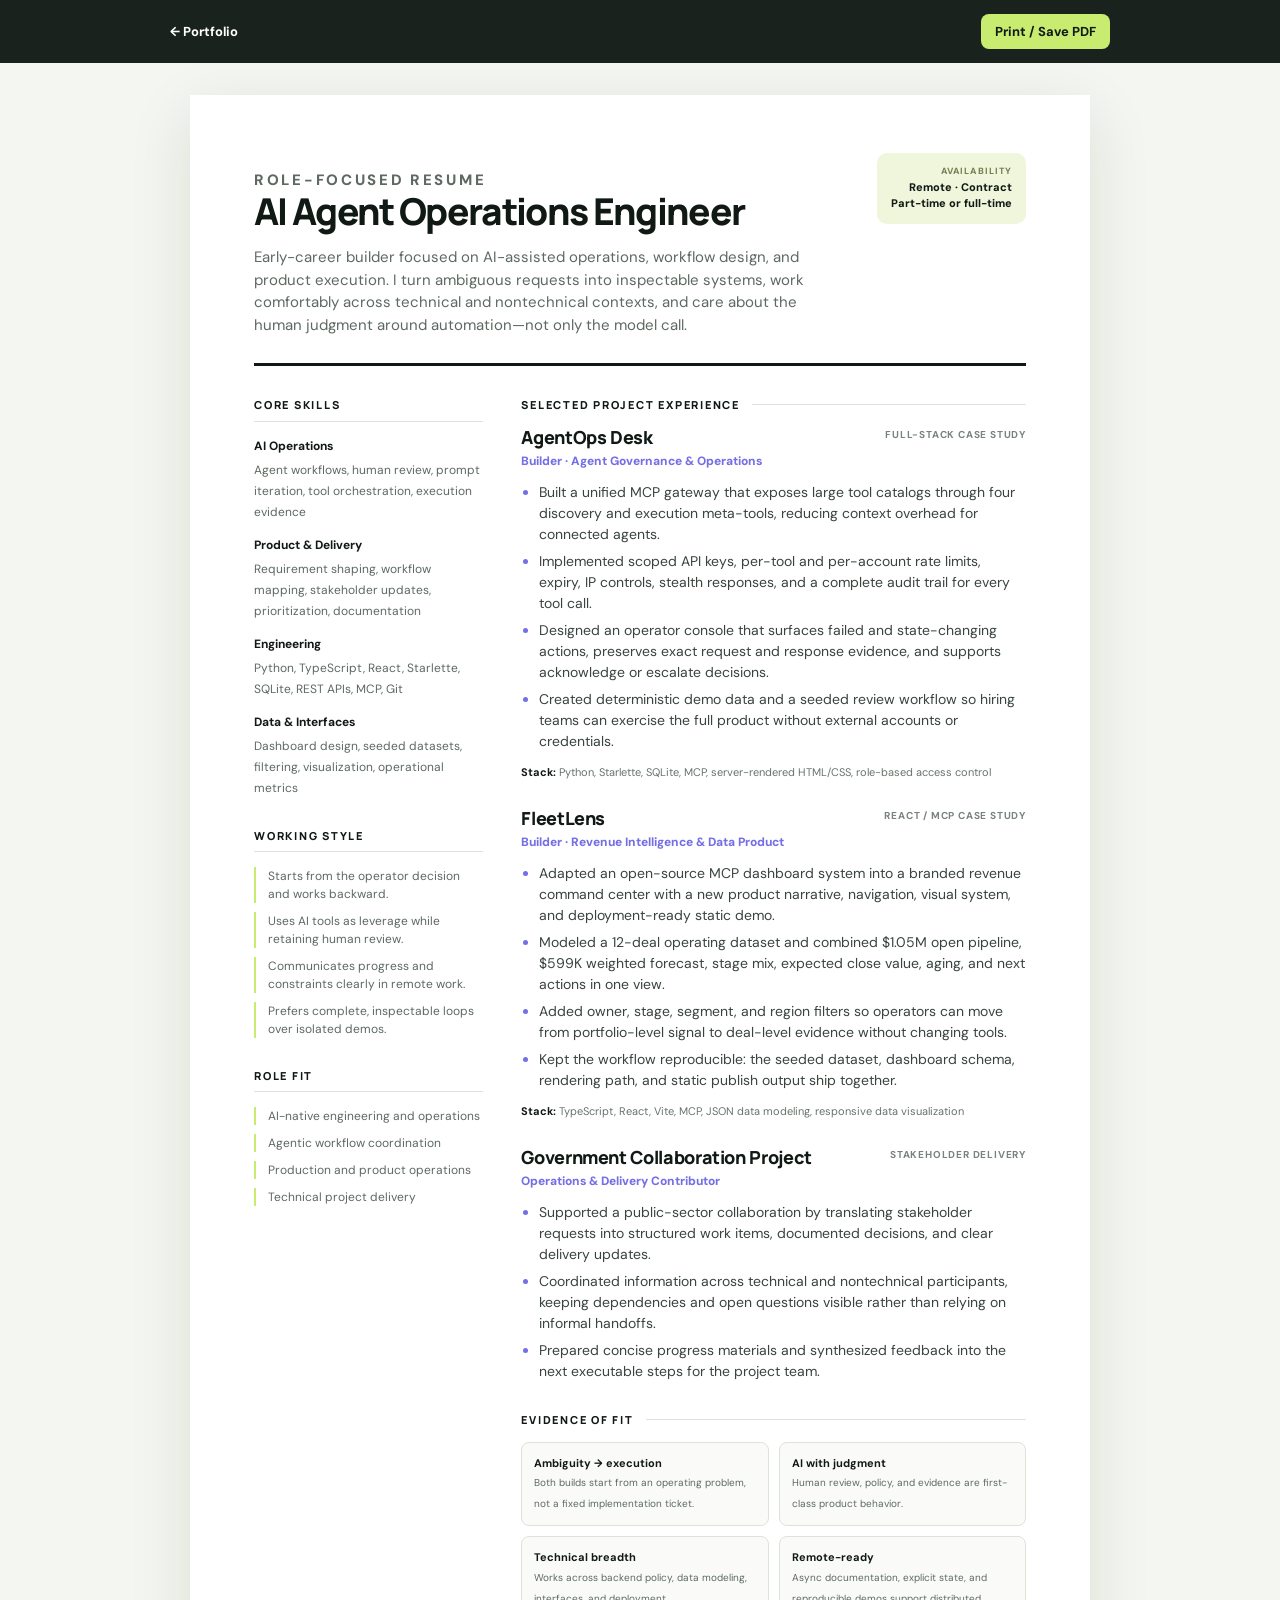
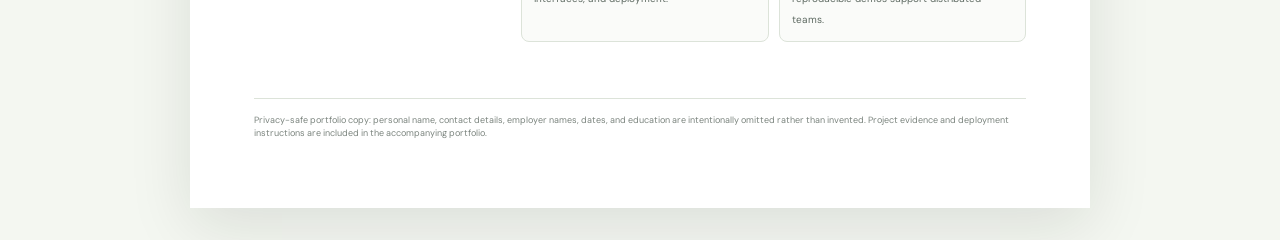
==== resume.html @ fad62290 "Publish AI agent operations portfolio" ====
<!doctype html>
<html lang="en">
<head>
  <meta charset="utf-8">
  <meta name="viewport" content="width=device-width, initial-scale=1">
  <meta name="description" content="Role-focused resume for AI-native engineering and operations work.">
  <title>AI Agent Operations Engineer — Resume</title>
  <link rel="preconnect" href="https://fonts.googleapis.com">
  <link rel="preconnect" href="https://fonts.gstatic.com" crossorigin>
  <link href="https://fonts.googleapis.com/css2?family=DM+Sans:wght@400;500;600;700&family=Manrope:wght@600;700;800&display=swap" rel="stylesheet">
  <style>
    :root{--ink:#111914;--muted:#5d6961;--line:#dce3d9;--lime:#c7ec70;--violet:#756ee5;--paper:#f4f7f1}*{box-sizing:border-box}body{margin:0;background:var(--paper);color:var(--ink);font:14px/1.5 "DM Sans",Arial,sans-serif}.toolbar{position:sticky;top:0;z-index:3;display:flex;justify-content:space-between;align-items:center;padding:14px max(20px,calc((100% - 940px)/2));background:rgba(17,25,20,.96);color:#fff}.toolbar a,.toolbar button{color:inherit;font:700 13px "DM Sans"}.toolbar a{text-decoration:none}.toolbar button{padding:9px 14px;border:0;border-radius:8px;background:var(--lime);color:var(--ink);cursor:pointer}.page{width:900px;min-height:1165px;margin:32px auto;padding:58px 64px;background:#fff;box-shadow:0 18px 60px rgba(17,25,20,.11)}header{display:grid;grid-template-columns:1fr auto;gap:30px;padding-bottom:27px;border-bottom:3px solid var(--ink)}.kicker{margin:0 0 8px;color:var(--violet);font-size:11px;font-weight:800;letter-spacing:.18em}.identity h1{margin:0;font:800 37px/1.05 "Manrope";letter-spacing:-.045em}.identity p{max-width:590px;margin:16px 0 0;color:var(--muted);font-size:15px}.availability{align-self:start;padding:12px 14px;border-radius:10px;background:#eff6dc;font-size:11px;font-weight:800;text-align:right}.availability span{display:block;color:#718052;font-size:9px;letter-spacing:.12em}.layout{display:grid;grid-template-columns:1fr 2.2fr;gap:38px;margin-top:32px}.sidebar section,.main section{margin-bottom:31px}h2{margin:0 0 15px;font:800 11px/1.2 "Manrope";letter-spacing:.16em;text-transform:uppercase}.sidebar h2{padding-bottom:9px;border-bottom:1px solid var(--line)}.skills{display:grid;gap:14px}.skills strong{display:block;margin-bottom:4px;font-size:12px}.skills span,.meta-list li{color:var(--muted);font-size:12px}.meta-list{display:grid;gap:9px;margin:0;padding:0;list-style:none}.meta-list li{padding-left:12px;border-left:2px solid var(--lime)}.main h2{display:flex;align-items:center;gap:12px}.main h2::after{content:"";height:1px;flex:1;background:var(--line)}.entry{position:relative;margin-bottom:27px}.entry-head{display:flex;justify-content:space-between;gap:20px;align-items:start}.entry h3{margin:0;font:800 18px/1.2 "Manrope";letter-spacing:-.02em}.entry .role{margin:4px 0 0;color:var(--violet);font-size:12px;font-weight:800}.entry .type{color:#79837b;font-size:10px;font-weight:700;letter-spacing:.08em;white-space:nowrap}.entry ul{margin:12px 0 0;padding-left:18px}.entry li{margin:6px 0;color:#39443d}.entry li::marker{color:var(--violet)}.stack{margin-top:12px;color:#68736b;font-size:11px}.stack strong{color:var(--ink)}.fit-grid{display:grid;grid-template-columns:1fr 1fr;gap:10px}.fit-grid div{padding:12px;border:1px solid var(--line);border-radius:8px;background:#fafbf9}.fit-grid strong{display:block;font-size:11px}.fit-grid span{color:var(--muted);font-size:10px}.note{margin-top:25px;padding-top:15px;border-top:1px solid var(--line);color:#7b847e;font-size:9px}a.inline{color:inherit;text-underline-offset:3px}@media(max-width:940px){.page{width:calc(100% - 24px);min-height:0;margin:12px auto;padding:38px 28px}.layout{grid-template-columns:1fr}.sidebar{display:grid;grid-template-columns:1fr 1fr;gap:25px}.identity h1{font-size:31px}}@media(max-width:600px){header{grid-template-columns:1fr}.availability{text-align:left}.sidebar{grid-template-columns:1fr}.entry-head{display:block}.entry .type{display:block;margin-top:5px}.fit-grid{grid-template-columns:1fr}.toolbar{position:static}}@page{size:A4;margin:12mm}@media print{body{background:#fff}.toolbar{display:none}.page{width:auto;min-height:0;margin:0;padding:0;box-shadow:none}.layout{grid-template-columns:1fr 2.2fr;gap:30px}.sidebar{display:block}.page{font-size:11.5px}.identity h1{font-size:29px}.identity p{font-size:12px}.entry{break-inside:avoid;margin-bottom:18px}.entry h3{font-size:15px}.entry ul{margin-top:7px}.entry li{margin:3px 0}.sidebar section,.main section{margin-bottom:20px}.fit-grid div{padding:8px}.note{margin-top:12px}}
    @media print{
      @page{size:A4;margin:8mm}
      .page{font-size:10px;line-height:1.34}
      header{gap:20px;padding-bottom:15px}
      .identity h1{font-size:25px}
      .identity p{margin-top:9px;font-size:10.5px}
      .availability{padding:8px 10px;font-size:9px}
      .layout{gap:24px;margin-top:17px}
      .sidebar section,.main section{margin-bottom:13px}
      h2{margin-bottom:8px;font-size:9px}
      .skills{gap:8px}
      .skills strong{margin-bottom:1px;font-size:10px}
      .skills span,.meta-list li{font-size:9px}
      .meta-list{gap:5px}
      .entry{margin-bottom:12px}
      .entry h3{font-size:13px}
      .entry .role{margin-top:2px;font-size:9px}
      .entry .type{font-size:7.5px}
      .entry ul{margin-top:5px;padding-left:14px}
      .entry li{margin:2px 0}
      .stack{margin-top:5px;font-size:8px}
      .fit-grid{gap:6px}
      .fit-grid div{padding:6px}
      .fit-grid strong{font-size:8.5px}
      .fit-grid span{font-size:7.5px}
      .note{margin-top:7px;padding-top:6px;font-size:7px}
    }
  </style>
</head>
<body>
  <div class="toolbar"><a href="index.html">← Portfolio</a><button type="button" onclick="window.print()">Print / Save PDF</button></div>
  <article class="page">
    <header>
      <div class="identity">
        <p class="kicker">ROLE-FOCUSED RESUME</p>
        <h1>AI Agent Operations Engineer</h1>
        <p>Early-career builder focused on AI-assisted operations, workflow design, and product execution. I turn ambiguous requests into inspectable systems, work comfortably across technical and nontechnical contexts, and care about the human judgment around automation—not only the model call.</p>
      </div>
      <div class="availability"><span>AVAILABILITY</span>Remote · Contract<br>Part-time or full-time</div>
    </header>

    <div class="layout">
      <aside class="sidebar">
        <section>
          <h2>Core Skills</h2>
          <div class="skills">
            <div><strong>AI Operations</strong><span>Agent workflows, human review, prompt iteration, tool orchestration, execution evidence</span></div>
            <div><strong>Product & Delivery</strong><span>Requirement shaping, workflow mapping, stakeholder updates, prioritization, documentation</span></div>
            <div><strong>Engineering</strong><span>Python, TypeScript, React, Starlette, SQLite, REST APIs, MCP, Git</span></div>
            <div><strong>Data & Interfaces</strong><span>Dashboard design, seeded datasets, filtering, visualization, operational metrics</span></div>
          </div>
        </section>
        <section>
          <h2>Working Style</h2>
          <ul class="meta-list">
            <li>Starts from the operator decision and works backward.</li>
            <li>Uses AI tools as leverage while retaining human review.</li>
            <li>Communicates progress and constraints clearly in remote work.</li>
            <li>Prefers complete, inspectable loops over isolated demos.</li>
          </ul>
        </section>
        <section>
          <h2>Role Fit</h2>
          <ul class="meta-list">
            <li>AI-native engineering and operations</li>
            <li>Agentic workflow coordination</li>
            <li>Production and product operations</li>
            <li>Technical project delivery</li>
          </ul>
        </section>
      </aside>

      <main class="main">
        <section>
          <h2>Selected Project Experience</h2>
          <div class="entry">
            <div class="entry-head"><div><h3>AgentOps Desk</h3><p class="role">Builder · Agent Governance & Operations</p></div><span class="type">FULL-STACK CASE STUDY</span></div>
            <ul>
              <li>Built a unified MCP gateway that exposes large tool catalogs through four discovery and execution meta-tools, reducing context overhead for connected agents.</li>
              <li>Implemented scoped API keys, per-tool and per-account rate limits, expiry, IP controls, stealth responses, and a complete audit trail for every tool call.</li>
              <li>Designed an operator console that surfaces failed and state-changing actions, preserves exact request and response evidence, and supports acknowledge or escalate decisions.</li>
              <li>Created deterministic demo data and a seeded review workflow so hiring teams can exercise the full product without external accounts or credentials.</li>
            </ul>
            <p class="stack"><strong>Stack:</strong> Python, Starlette, SQLite, MCP, server-rendered HTML/CSS, role-based access control</p>
          </div>

          <div class="entry">
            <div class="entry-head"><div><h3>FleetLens</h3><p class="role">Builder · Revenue Intelligence & Data Product</p></div><span class="type">REACT / MCP CASE STUDY</span></div>
            <ul>
              <li>Adapted an open-source MCP dashboard system into a branded revenue command center with a new product narrative, navigation, visual system, and deployment-ready static demo.</li>
              <li>Modeled a 12-deal operating dataset and combined $1.05M open pipeline, $599K weighted forecast, stage mix, expected close value, aging, and next actions in one view.</li>
              <li>Added owner, stage, segment, and region filters so operators can move from portfolio-level signal to deal-level evidence without changing tools.</li>
              <li>Kept the workflow reproducible: the seeded dataset, dashboard schema, rendering path, and static publish output ship together.</li>
            </ul>
            <p class="stack"><strong>Stack:</strong> TypeScript, React, Vite, MCP, JSON data modeling, responsive data visualization</p>
          </div>

          <div class="entry">
            <div class="entry-head"><div><h3>Government Collaboration Project</h3><p class="role">Operations & Delivery Contributor</p></div><span class="type">STAKEHOLDER DELIVERY</span></div>
            <ul>
              <li>Supported a public-sector collaboration by translating stakeholder requests into structured work items, documented decisions, and clear delivery updates.</li>
              <li>Coordinated information across technical and nontechnical participants, keeping dependencies and open questions visible rather than relying on informal handoffs.</li>
              <li>Prepared concise progress materials and synthesized feedback into the next executable steps for the project team.</li>
            </ul>
          </div>
        </section>

        <section>
          <h2>Evidence of Fit</h2>
          <div class="fit-grid">
            <div><strong>Ambiguity → execution</strong><span>Both builds start from an operating problem, not a fixed implementation ticket.</span></div>
            <div><strong>AI with judgment</strong><span>Human review, policy, and evidence are first-class product behavior.</span></div>
            <div><strong>Technical breadth</strong><span>Works across backend policy, data modeling, interfaces, and deployment.</span></div>
            <div><strong>Remote-ready</strong><span>Async documentation, explicit state, and reproducible demos support distributed teams.</span></div>
          </div>
        </section>
      </main>
    </div>
    <p class="note">Privacy-safe portfolio copy: personal name, contact details, employer names, dates, and education are intentionally omitted rather than invented. Project evidence and deployment instructions are included in the accompanying portfolio.</p>
  </article>
</body>
</html>
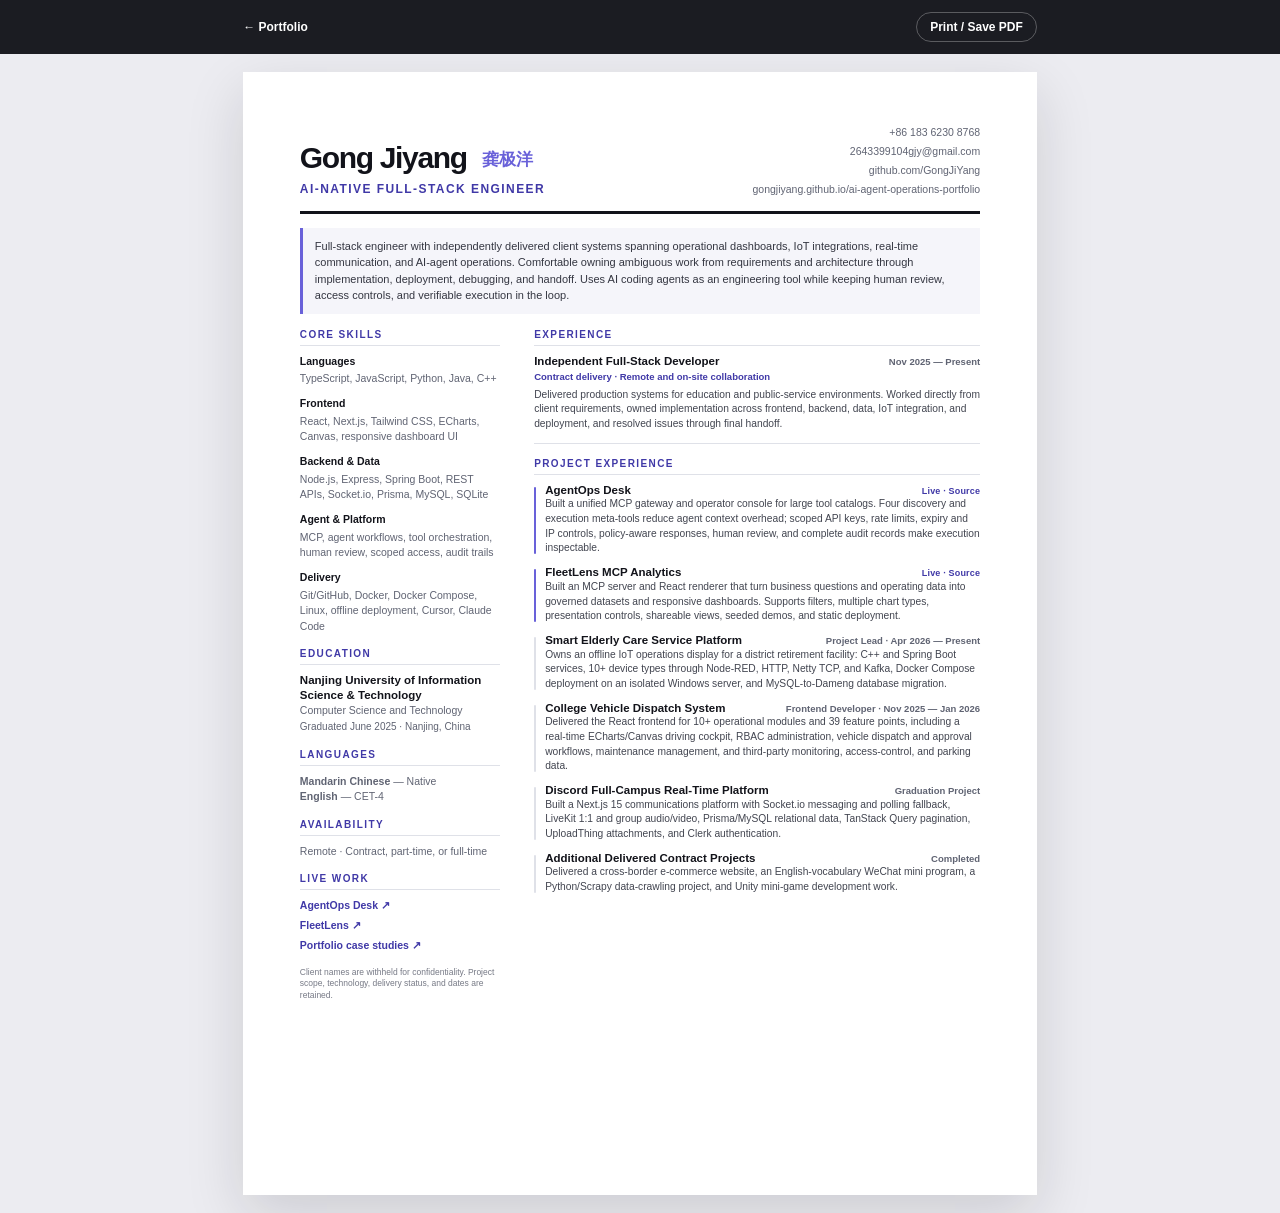
==== commit 7035c57f: "Replace resume with verified experience" ====
--- a/resume.html
+++ b/resume.html
@@ -1,134 +1,431 @@
 <!doctype html>
 <html lang="en">
 <head>
-  <meta charset="utf-8">
-  <meta name="viewport" content="width=device-width, initial-scale=1">
-  <meta name="description" content="Role-focused resume for AI-native engineering and operations work.">
-  <title>AI Agent Operations Engineer — Resume</title>
-  <link rel="preconnect" href="https://fonts.googleapis.com">
-  <link rel="preconnect" href="https://fonts.gstatic.com" crossorigin>
-  <link href="https://fonts.googleapis.com/css2?family=DM+Sans:wght@400;500;600;700&family=Manrope:wght@600;700;800&display=swap" rel="stylesheet">
+  <meta charset="utf-8" />
+  <meta name="viewport" content="width=device-width, initial-scale=1" />
+  <meta name="description" content="Resume of Gong Jiyang, an AI-native full-stack engineer with delivered production systems, IoT integrations, and agent operations products." />
+  <title>Gong Jiyang — Full-Stack Engineer Resume</title>
   <style>
-    :root{--ink:#111914;--muted:#5d6961;--line:#dce3d9;--lime:#c7ec70;--violet:#756ee5;--paper:#f4f7f1}*{box-sizing:border-box}body{margin:0;background:var(--paper);color:var(--ink);font:14px/1.5 "DM Sans",Arial,sans-serif}.toolbar{position:sticky;top:0;z-index:3;display:flex;justify-content:space-between;align-items:center;padding:14px max(20px,calc((100% - 940px)/2));background:rgba(17,25,20,.96);color:#fff}.toolbar a,.toolbar button{color:inherit;font:700 13px "DM Sans"}.toolbar a{text-decoration:none}.toolbar button{padding:9px 14px;border:0;border-radius:8px;background:var(--lime);color:var(--ink);cursor:pointer}.page{width:900px;min-height:1165px;margin:32px auto;padding:58px 64px;background:#fff;box-shadow:0 18px 60px rgba(17,25,20,.11)}header{display:grid;grid-template-columns:1fr auto;gap:30px;padding-bottom:27px;border-bottom:3px solid var(--ink)}.kicker{margin:0 0 8px;color:var(--violet);font-size:11px;font-weight:800;letter-spacing:.18em}.identity h1{margin:0;font:800 37px/1.05 "Manrope";letter-spacing:-.045em}.identity p{max-width:590px;margin:16px 0 0;color:var(--muted);font-size:15px}.availability{align-self:start;padding:12px 14px;border-radius:10px;background:#eff6dc;font-size:11px;font-weight:800;text-align:right}.availability span{display:block;color:#718052;font-size:9px;letter-spacing:.12em}.layout{display:grid;grid-template-columns:1fr 2.2fr;gap:38px;margin-top:32px}.sidebar section,.main section{margin-bottom:31px}h2{margin:0 0 15px;font:800 11px/1.2 "Manrope";letter-spacing:.16em;text-transform:uppercase}.sidebar h2{padding-bottom:9px;border-bottom:1px solid var(--line)}.skills{display:grid;gap:14px}.skills strong{display:block;margin-bottom:4px;font-size:12px}.skills span,.meta-list li{color:var(--muted);font-size:12px}.meta-list{display:grid;gap:9px;margin:0;padding:0;list-style:none}.meta-list li{padding-left:12px;border-left:2px solid var(--lime)}.main h2{display:flex;align-items:center;gap:12px}.main h2::after{content:"";height:1px;flex:1;background:var(--line)}.entry{position:relative;margin-bottom:27px}.entry-head{display:flex;justify-content:space-between;gap:20px;align-items:start}.entry h3{margin:0;font:800 18px/1.2 "Manrope";letter-spacing:-.02em}.entry .role{margin:4px 0 0;color:var(--violet);font-size:12px;font-weight:800}.entry .type{color:#79837b;font-size:10px;font-weight:700;letter-spacing:.08em;white-space:nowrap}.entry ul{margin:12px 0 0;padding-left:18px}.entry li{margin:6px 0;color:#39443d}.entry li::marker{color:var(--violet)}.stack{margin-top:12px;color:#68736b;font-size:11px}.stack strong{color:var(--ink)}.fit-grid{display:grid;grid-template-columns:1fr 1fr;gap:10px}.fit-grid div{padding:12px;border:1px solid var(--line);border-radius:8px;background:#fafbf9}.fit-grid strong{display:block;font-size:11px}.fit-grid span{color:var(--muted);font-size:10px}.note{margin-top:25px;padding-top:15px;border-top:1px solid var(--line);color:#7b847e;font-size:9px}a.inline{color:inherit;text-underline-offset:3px}@media(max-width:940px){.page{width:calc(100% - 24px);min-height:0;margin:12px auto;padding:38px 28px}.layout{grid-template-columns:1fr}.sidebar{display:grid;grid-template-columns:1fr 1fr;gap:25px}.identity h1{font-size:31px}}@media(max-width:600px){header{grid-template-columns:1fr}.availability{text-align:left}.sidebar{grid-template-columns:1fr}.entry-head{display:block}.entry .type{display:block;margin-top:5px}.fit-grid{grid-template-columns:1fr}.toolbar{position:static}}@page{size:A4;margin:12mm}@media print{body{background:#fff}.toolbar{display:none}.page{width:auto;min-height:0;margin:0;padding:0;box-shadow:none}.layout{grid-template-columns:1fr 2.2fr;gap:30px}.sidebar{display:block}.page{font-size:11.5px}.identity h1{font-size:29px}.identity p{font-size:12px}.entry{break-inside:avoid;margin-bottom:18px}.entry h3{font-size:15px}.entry ul{margin-top:7px}.entry li{margin:3px 0}.sidebar section,.main section{margin-bottom:20px}.fit-grid div{padding:8px}.note{margin-top:12px}}
-    @media print{
-      @page{size:A4;margin:8mm}
-      .page{font-size:10px;line-height:1.34}
-      header{gap:20px;padding-bottom:15px}
-      .identity h1{font-size:25px}
-      .identity p{margin-top:9px;font-size:10.5px}
-      .availability{padding:8px 10px;font-size:9px}
-      .layout{gap:24px;margin-top:17px}
-      .sidebar section,.main section{margin-bottom:13px}
-      h2{margin-bottom:8px;font-size:9px}
-      .skills{gap:8px}
-      .skills strong{margin-bottom:1px;font-size:10px}
-      .skills span,.meta-list li{font-size:9px}
-      .meta-list{gap:5px}
-      .entry{margin-bottom:12px}
-      .entry h3{font-size:13px}
-      .entry .role{margin-top:2px;font-size:9px}
-      .entry .type{font-size:7.5px}
-      .entry ul{margin-top:5px;padding-left:14px}
-      .entry li{margin:2px 0}
-      .stack{margin-top:5px;font-size:8px}
-      .fit-grid{gap:6px}
-      .fit-grid div{padding:6px}
-      .fit-grid strong{font-size:8.5px}
-      .fit-grid span{font-size:7.5px}
-      .note{margin-top:7px;padding-top:6px;font-size:7px}
+    :root {
+      --ink: #12131a;
+      --muted: #606473;
+      --line: #dfe1e8;
+      --soft: #f5f5fa;
+      --accent: #6961d9;
+      --accent-dark: #4039a7;
+      --paper: #ffffff;
+    }
+
+    * { box-sizing: border-box; }
+
+    body {
+      margin: 0;
+      background: #ececf1;
+      color: var(--ink);
+      font: 12px/1.42 Inter, "Helvetica Neue", Arial, sans-serif;
+      -webkit-font-smoothing: antialiased;
+    }
+
+    a { color: inherit; text-decoration: none; }
+
+    .toolbar {
+      position: sticky;
+      top: 0;
+      z-index: 2;
+      display: flex;
+      justify-content: space-between;
+      align-items: center;
+      gap: 16px;
+      padding: 12px max(20px, calc((100% - 210mm) / 2));
+      background: rgba(18, 19, 26, 0.96);
+      color: #fff;
+    }
+
+    .toolbar a,
+    .toolbar button {
+      border: 0;
+      background: none;
+      color: inherit;
+      font: 700 12px/1 Inter, "Helvetica Neue", Arial, sans-serif;
+      cursor: pointer;
+    }
+
+    .toolbar button {
+      border: 1px solid rgba(255, 255, 255, 0.28);
+      border-radius: 999px;
+      padding: 8px 13px;
+    }
+
+    .page {
+      width: 210mm;
+      min-height: 297mm;
+      margin: 18px auto;
+      padding: 14mm 15mm 12mm;
+      background: var(--paper);
+      box-shadow: 0 20px 55px rgba(18, 19, 26, 0.14);
+    }
+
+    header {
+      display: grid;
+      grid-template-columns: minmax(0, 1fr) auto;
+      align-items: end;
+      gap: 24px;
+      padding-bottom: 13px;
+      border-bottom: 3px solid var(--ink);
+    }
+
+    .identity h1 {
+      margin: 0;
+      font-size: 30px;
+      line-height: 1;
+      letter-spacing: -0.045em;
+    }
+
+    .cn-name {
+      margin-left: 8px;
+      color: var(--accent);
+      font-size: 17px;
+      font-weight: 750;
+      letter-spacing: 0;
+      vertical-align: 3px;
+    }
+
+    .role {
+      margin-top: 8px;
+      color: var(--accent-dark);
+      font-size: 12px;
+      font-weight: 800;
+      letter-spacing: 0.12em;
+      text-transform: uppercase;
+    }
+
+    .contact {
+      display: grid;
+      gap: 3px;
+      justify-items: end;
+      color: var(--muted);
+      font-size: 10.5px;
+      text-align: right;
+    }
+
+    .contact a { border-bottom: 1px solid transparent; }
+    .contact a:hover { border-color: currentColor; }
+
+    .profile {
+      margin: 14px 0 15px;
+      padding: 10px 12px;
+      border-left: 3px solid var(--accent);
+      background: var(--soft);
+      color: #343641;
+      font-size: 11px;
+      line-height: 1.5;
+    }
+
+    .content {
+      display: grid;
+      grid-template-columns: 53mm minmax(0, 1fr);
+      gap: 9mm;
+    }
+
+    section { margin-bottom: 14px; }
+
+    h2 {
+      margin: 0 0 8px;
+      padding-bottom: 4px;
+      border-bottom: 1px solid var(--line);
+      color: var(--accent-dark);
+      font-size: 10px;
+      line-height: 1.2;
+      letter-spacing: 0.14em;
+      text-transform: uppercase;
+    }
+
+    h3 {
+      margin: 0;
+      font-size: 11.5px;
+      line-height: 1.28;
+    }
+
+    p { margin: 0; }
+
+    .skill-group { margin-bottom: 9px; }
+    .skill-label {
+      display: block;
+      margin-bottom: 3px;
+      font-size: 10.5px;
+      font-weight: 800;
+    }
+
+    .skill-copy,
+    .aside-copy {
+      color: var(--muted);
+      font-size: 10.5px;
+      line-height: 1.48;
+    }
+
+    .education-item + .education-item { margin-top: 8px; }
+    .education-meta,
+    .availability {
+      margin-top: 2px;
+      color: var(--muted);
+      font-size: 10px;
+    }
+
+    .link-list {
+      display: grid;
+      gap: 5px;
+      color: var(--accent-dark);
+      font-size: 10.5px;
+      font-weight: 700;
+    }
+
+    .experience {
+      margin-bottom: 13px;
+      padding-bottom: 11px;
+      border-bottom: 1px solid var(--line);
+    }
+
+    .entry-head {
+      display: flex;
+      justify-content: space-between;
+      align-items: baseline;
+      gap: 12px;
+    }
+
+    .entry-meta {
+      flex: none;
+      color: var(--muted);
+      font-size: 9.5px;
+      font-weight: 700;
+      white-space: nowrap;
+    }
+
+    .entry-sub {
+      margin: 2px 0 4px;
+      color: var(--accent-dark);
+      font-size: 9.5px;
+      font-weight: 750;
+    }
+
+    .entry-copy {
+      color: #424550;
+      font-size: 10.25px;
+      line-height: 1.43;
+    }
+
+    .project {
+      position: relative;
+      margin-bottom: 9px;
+      padding-left: 11px;
+    }
+
+    .project::before {
+      content: "";
+      position: absolute;
+      top: 4px;
+      bottom: 2px;
+      left: 0;
+      width: 2px;
+      border-radius: 2px;
+      background: var(--line);
+    }
+
+    .project.featured::before { background: var(--accent); }
+
+    .project-links {
+      color: var(--accent-dark);
+      font-size: 9px;
+      font-weight: 800;
+      letter-spacing: 0.02em;
+      white-space: nowrap;
+    }
+
+    .note {
+      margin-top: 6px;
+      color: #777a86;
+      font-size: 8.5px;
+      line-height: 1.35;
+    }
+
+    @media (max-width: 760px) {
+      .toolbar { padding: 12px 16px; }
+      .page {
+        width: 100%;
+        min-height: 0;
+        margin: 0;
+        padding: 28px 22px 40px;
+        box-shadow: none;
+      }
+      header { grid-template-columns: 1fr; gap: 14px; }
+      .contact { justify-items: start; text-align: left; }
+      .content { grid-template-columns: 1fr; }
+      .main { order: -1; }
+      .entry-head { align-items: flex-start; }
+    }
+
+    @media print {
+      @page { size: A4; margin: 0; }
+      body { background: #fff; print-color-adjust: exact; -webkit-print-color-adjust: exact; }
+      .toolbar { display: none; }
+      .page {
+        width: 210mm;
+        height: 297mm;
+        min-height: 297mm;
+        margin: 0;
+        box-shadow: none;
+        overflow: hidden;
+      }
     }
   </style>
 </head>
 <body>
-  <div class="toolbar"><a href="index.html">← Portfolio</a><button type="button" onclick="window.print()">Print / Save PDF</button></div>
+  <div class="toolbar">
+    <a href="index.html">← Portfolio</a>
+    <button type="button" onclick="window.print()">Print / Save PDF</button>
+  </div>
+
   <article class="page">
     <header>
       <div class="identity">
-        <p class="kicker">ROLE-FOCUSED RESUME</p>
-        <h1>AI Agent Operations Engineer</h1>
-        <p>Early-career builder focused on AI-assisted operations, workflow design, and product execution. I turn ambiguous requests into inspectable systems, work comfortably across technical and nontechnical contexts, and care about the human judgment around automation—not only the model call.</p>
+        <h1>Gong Jiyang <span class="cn-name">龚极洋</span></h1>
+        <div class="role">AI-Native Full-Stack Engineer</div>
       </div>
-      <div class="availability"><span>AVAILABILITY</span>Remote · Contract<br>Part-time or full-time</div>
+      <div class="contact">
+        <a href="tel:+8618362308768">+86 183 6230 8768</a>
+        <a href="mailto:2643399104gjy@gmail.com">2643399104gjy@gmail.com</a>
+        <a href="https://github.com/GongJiYang">github.com/GongJiYang</a>
+        <a href="https://gongjiyang.github.io/ai-agent-operations-portfolio/">gongjiyang.github.io/ai-agent-operations-portfolio</a>
+      </div>
     </header>
 
-    <div class="layout">
-      <aside class="sidebar">
+    <p class="profile">
+      Full-stack engineer with independently delivered client systems spanning operational dashboards, IoT integrations, real-time communication, and AI-agent operations. Comfortable owning ambiguous work from requirements and architecture through implementation, deployment, debugging, and handoff. Uses AI coding agents as an engineering tool while keeping human review, access controls, and verifiable execution in the loop.
+    </p>
+
+    <div class="content">
+      <aside>
         <section>
           <h2>Core Skills</h2>
-          <div class="skills">
-            <div><strong>AI Operations</strong><span>Agent workflows, human review, prompt iteration, tool orchestration, execution evidence</span></div>
-            <div><strong>Product & Delivery</strong><span>Requirement shaping, workflow mapping, stakeholder updates, prioritization, documentation</span></div>
-            <div><strong>Engineering</strong><span>Python, TypeScript, React, Starlette, SQLite, REST APIs, MCP, Git</span></div>
-            <div><strong>Data & Interfaces</strong><span>Dashboard design, seeded datasets, filtering, visualization, operational metrics</span></div>
-          </div>
-        </section>
-        <section>
-          <h2>Working Style</h2>
-          <ul class="meta-list">
-            <li>Starts from the operator decision and works backward.</li>
-            <li>Uses AI tools as leverage while retaining human review.</li>
-            <li>Communicates progress and constraints clearly in remote work.</li>
-            <li>Prefers complete, inspectable loops over isolated demos.</li>
-          </ul>
-        </section>
-        <section>
-          <h2>Role Fit</h2>
-          <ul class="meta-list">
-            <li>AI-native engineering and operations</li>
-            <li>Agentic workflow coordination</li>
-            <li>Production and product operations</li>
-            <li>Technical project delivery</li>
-          </ul>
-        </section>
+          <div class="skill-group">
+            <span class="skill-label">Languages</span>
+            <p class="skill-copy">TypeScript, JavaScript, Python, Java, C++</p>
+          </div>
+          <div class="skill-group">
+            <span class="skill-label">Frontend</span>
+            <p class="skill-copy">React, Next.js, Tailwind CSS, ECharts, Canvas, responsive dashboard UI</p>
+          </div>
+          <div class="skill-group">
+            <span class="skill-label">Backend & Data</span>
+            <p class="skill-copy">Node.js, Express, Spring Boot, REST APIs, Socket.io, Prisma, MySQL, SQLite</p>
+          </div>
+          <div class="skill-group">
+            <span class="skill-label">Agent & Platform</span>
+            <p class="skill-copy">MCP, agent workflows, tool orchestration, human review, scoped access, audit trails</p>
+          </div>
+          <div class="skill-group">
+            <span class="skill-label">Delivery</span>
+            <p class="skill-copy">Git/GitHub, Docker, Docker Compose, Linux, offline deployment, Cursor, Claude Code</p>
+          </div>
+        </section>
+
+        <section>
+          <h2>Education</h2>
+          <div class="education-item">
+            <h3>Nanjing University of Information Science & Technology</h3>
+            <p class="aside-copy">Computer Science and Technology</p>
+            <p class="education-meta">Graduated June 2025 · Nanjing, China</p>
+          </div>
+        </section>
+
+        <section>
+          <h2>Languages</h2>
+          <p class="aside-copy"><strong>Mandarin Chinese</strong> — Native</p>
+          <p class="aside-copy"><strong>English</strong> — CET-4</p>
+        </section>
+
+        <section>
+          <h2>Availability</h2>
+          <p class="aside-copy">Remote · Contract, part-time, or full-time</p>
+        </section>
+
+        <section>
+          <h2>Live Work</h2>
+          <div class="link-list">
+            <a href="https://gongjiyang.github.io/agentops-console/">AgentOps Desk ↗</a>
+            <a href="https://gongjiyang.github.io/fleetlens-mcp/">FleetLens ↗</a>
+            <a href="https://gongjiyang.github.io/ai-agent-operations-portfolio/#work">Portfolio case studies ↗</a>
+          </div>
+        </section>
+
+        <p class="note">Client names are withheld for confidentiality. Project scope, technology, delivery status, and dates are retained.</p>
       </aside>
 
       <main class="main">
         <section>
-          <h2>Selected Project Experience</h2>
-          <div class="entry">
-            <div class="entry-head"><div><h3>AgentOps Desk</h3><p class="role">Builder · Agent Governance & Operations</p></div><span class="type">FULL-STACK CASE STUDY</span></div>
-            <ul>
-              <li>Built a unified MCP gateway that exposes large tool catalogs through four discovery and execution meta-tools, reducing context overhead for connected agents.</li>
-              <li>Implemented scoped API keys, per-tool and per-account rate limits, expiry, IP controls, stealth responses, and a complete audit trail for every tool call.</li>
-              <li>Designed an operator console that surfaces failed and state-changing actions, preserves exact request and response evidence, and supports acknowledge or escalate decisions.</li>
-              <li>Created deterministic demo data and a seeded review workflow so hiring teams can exercise the full product without external accounts or credentials.</li>
-            </ul>
-            <p class="stack"><strong>Stack:</strong> Python, Starlette, SQLite, MCP, server-rendered HTML/CSS, role-based access control</p>
-          </div>
-
-          <div class="entry">
-            <div class="entry-head"><div><h3>FleetLens</h3><p class="role">Builder · Revenue Intelligence & Data Product</p></div><span class="type">REACT / MCP CASE STUDY</span></div>
-            <ul>
-              <li>Adapted an open-source MCP dashboard system into a branded revenue command center with a new product narrative, navigation, visual system, and deployment-ready static demo.</li>
-              <li>Modeled a 12-deal operating dataset and combined $1.05M open pipeline, $599K weighted forecast, stage mix, expected close value, aging, and next actions in one view.</li>
-              <li>Added owner, stage, segment, and region filters so operators can move from portfolio-level signal to deal-level evidence without changing tools.</li>
-              <li>Kept the workflow reproducible: the seeded dataset, dashboard schema, rendering path, and static publish output ship together.</li>
-            </ul>
-            <p class="stack"><strong>Stack:</strong> TypeScript, React, Vite, MCP, JSON data modeling, responsive data visualization</p>
-          </div>
-
-          <div class="entry">
-            <div class="entry-head"><div><h3>Government Collaboration Project</h3><p class="role">Operations & Delivery Contributor</p></div><span class="type">STAKEHOLDER DELIVERY</span></div>
-            <ul>
-              <li>Supported a public-sector collaboration by translating stakeholder requests into structured work items, documented decisions, and clear delivery updates.</li>
-              <li>Coordinated information across technical and nontechnical participants, keeping dependencies and open questions visible rather than relying on informal handoffs.</li>
-              <li>Prepared concise progress materials and synthesized feedback into the next executable steps for the project team.</li>
-            </ul>
-          </div>
-        </section>
-
-        <section>
-          <h2>Evidence of Fit</h2>
-          <div class="fit-grid">
-            <div><strong>Ambiguity → execution</strong><span>Both builds start from an operating problem, not a fixed implementation ticket.</span></div>
-            <div><strong>AI with judgment</strong><span>Human review, policy, and evidence are first-class product behavior.</span></div>
-            <div><strong>Technical breadth</strong><span>Works across backend policy, data modeling, interfaces, and deployment.</span></div>
-            <div><strong>Remote-ready</strong><span>Async documentation, explicit state, and reproducible demos support distributed teams.</span></div>
-          </div>
+          <h2>Experience</h2>
+          <div class="experience">
+            <div class="entry-head">
+              <h3>Independent Full-Stack Developer</h3>
+              <span class="entry-meta">Nov 2025 — Present</span>
+            </div>
+            <p class="entry-sub">Contract delivery · Remote and on-site collaboration</p>
+            <p class="entry-copy">Delivered production systems for education and public-service environments. Worked directly from client requirements, owned implementation across frontend, backend, data, IoT integration, and deployment, and resolved issues through final handoff.</p>
+          </div>
+        </section>
+
+        <section>
+          <h2>Project Experience</h2>
+
+          <article class="project featured">
+            <div class="entry-head">
+              <h3>AgentOps Desk</h3>
+              <span class="project-links"><a href="https://gongjiyang.github.io/agentops-console/">Live</a> · <a href="https://github.com/GongJiYang/agentops-console">Source</a></span>
+            </div>
+            <p class="entry-copy">Built a unified MCP gateway and operator console for large tool catalogs. Four discovery and execution meta-tools reduce agent context overhead; scoped API keys, rate limits, expiry and IP controls, policy-aware responses, human review, and complete audit records make execution inspectable.</p>
+          </article>
+
+          <article class="project featured">
+            <div class="entry-head">
+              <h3>FleetLens MCP Analytics</h3>
+              <span class="project-links"><a href="https://gongjiyang.github.io/fleetlens-mcp/">Live</a> · <a href="https://github.com/GongJiYang/fleetlens-mcp">Source</a></span>
+            </div>
+            <p class="entry-copy">Built an MCP server and React renderer that turn business questions and operating data into governed datasets and responsive dashboards. Supports filters, multiple chart types, presentation controls, shareable views, seeded demos, and static deployment.</p>
+          </article>
+
+          <article class="project">
+            <div class="entry-head">
+              <h3>Smart Elderly Care Service Platform</h3>
+              <span class="entry-meta">Project Lead · Apr 2026 — Present</span>
+            </div>
+            <p class="entry-copy">Owns an offline IoT operations display for a district retirement facility: C++ and Spring Boot services, 10+ device types through Node-RED, HTTP, Netty TCP, and Kafka, Docker Compose deployment on an isolated Windows server, and MySQL-to-Dameng database migration.</p>
+          </article>
+
+          <article class="project">
+            <div class="entry-head">
+              <h3>College Vehicle Dispatch System</h3>
+              <span class="entry-meta">Frontend Developer · Nov 2025 — Jan 2026</span>
+            </div>
+            <p class="entry-copy">Delivered the React frontend for 10+ operational modules and 39 feature points, including a real-time ECharts/Canvas driving cockpit, RBAC administration, vehicle dispatch and approval workflows, maintenance management, and third-party monitoring, access-control, and parking data.</p>
+          </article>
+
+          <article class="project">
+            <div class="entry-head">
+              <h3>Discord Full-Campus Real-Time Platform</h3>
+              <span class="entry-meta">Graduation Project</span>
+            </div>
+            <p class="entry-copy">Built a Next.js 15 communications platform with Socket.io messaging and polling fallback, LiveKit 1:1 and group audio/video, Prisma/MySQL relational data, TanStack Query pagination, UploadThing attachments, and Clerk authentication.</p>
+          </article>
+
+          <article class="project">
+            <div class="entry-head">
+              <h3>Additional Delivered Contract Projects</h3>
+              <span class="entry-meta">Completed</span>
+            </div>
+            <p class="entry-copy">Delivered a cross-border e-commerce website, an English-vocabulary WeChat mini program, a Python/Scrapy data-crawling project, and Unity mini-game development work.</p>
+          </article>
         </section>
       </main>
     </div>
-    <p class="note">Privacy-safe portfolio copy: personal name, contact details, employer names, dates, and education are intentionally omitted rather than invented. Project evidence and deployment instructions are included in the accompanying portfolio.</p>
   </article>
 </body>
 </html>
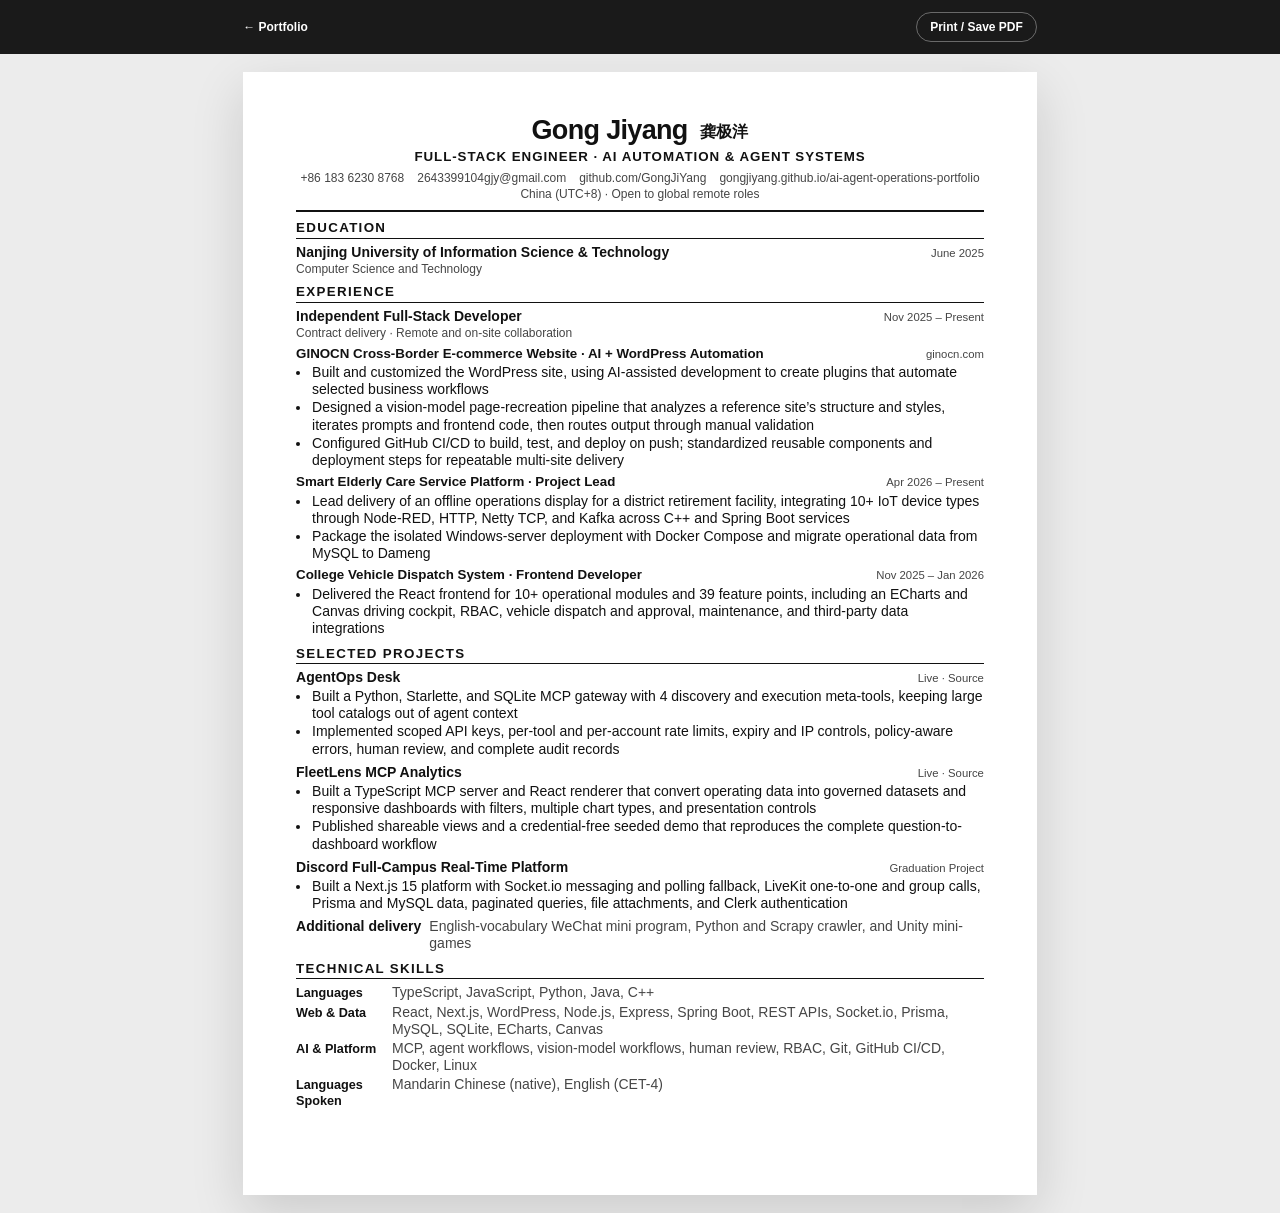
==== commit fbb8d6d2: "Rewrite resume to community standards" ====
--- a/resume.html
+++ b/resume.html
@@ -3,30 +3,31 @@
 <head>
   <meta charset="utf-8" />
   <meta name="viewport" content="width=device-width, initial-scale=1" />
-  <meta name="description" content="Resume of Gong Jiyang, an AI-native full-stack engineer with delivered production systems, IoT integrations, and agent operations products." />
+  <meta name="description" content="Resume of Gong Jiyang, a full-stack engineer focused on AI automation, agent systems, IoT integrations, and production delivery." />
   <title>Gong Jiyang — Full-Stack Engineer Resume</title>
   <style>
     :root {
-      --ink: #12131a;
-      --muted: #606473;
-      --line: #dfe1e8;
-      --soft: #f5f5fa;
-      --accent: #6961d9;
-      --accent-dark: #4039a7;
+      --ink: #111111;
+      --muted: #454545;
+      --line: #b9b9b9;
       --paper: #ffffff;
+      --screen: #ececec;
     }
 
     * { box-sizing: border-box; }
 
     body {
       margin: 0;
-      background: #ececf1;
+      background: var(--screen);
       color: var(--ink);
-      font: 12px/1.42 Inter, "Helvetica Neue", Arial, sans-serif;
+      font: 10.5pt/1.23 Arial, Helvetica, sans-serif;
       -webkit-font-smoothing: antialiased;
     }
 
-    a { color: inherit; text-decoration: none; }
+    a {
+      color: inherit;
+      text-decoration: none;
+    }
 
     .toolbar {
       position: sticky;
@@ -35,10 +36,9 @@
       display: flex;
       justify-content: space-between;
       align-items: center;
-      gap: 16px;
       padding: 12px max(20px, calc((100% - 210mm) / 2));
-      background: rgba(18, 19, 26, 0.96);
-      color: #fff;
+      background: rgba(17, 17, 17, 0.96);
+      color: #ffffff;
     }
 
     .toolbar a,
@@ -46,12 +46,12 @@
       border: 0;
       background: none;
       color: inherit;
-      font: 700 12px/1 Inter, "Helvetica Neue", Arial, sans-serif;
+      font: 700 12px/1 Arial, Helvetica, sans-serif;
       cursor: pointer;
     }
 
     .toolbar button {
-      border: 1px solid rgba(255, 255, 255, 0.28);
+      border: 1px solid rgba(255, 255, 255, 0.35);
       border-radius: 999px;
       padding: 8px 13px;
     }
@@ -60,212 +60,198 @@
       width: 210mm;
       min-height: 297mm;
       margin: 18px auto;
-      padding: 14mm 15mm 12mm;
+      padding: 12mm 14mm 11mm;
       background: var(--paper);
-      box-shadow: 0 20px 55px rgba(18, 19, 26, 0.14);
+      box-shadow: 0 18px 50px rgba(0, 0, 0, 0.14);
     }
 
     header {
-      display: grid;
-      grid-template-columns: minmax(0, 1fr) auto;
-      align-items: end;
-      gap: 24px;
-      padding-bottom: 13px;
-      border-bottom: 3px solid var(--ink);
-    }
-
-    .identity h1 {
+      padding-bottom: 8px;
+      border-bottom: 2px solid var(--ink);
+      text-align: center;
+    }
+
+    h1 {
       margin: 0;
-      font-size: 30px;
+      font-size: 27px;
       line-height: 1;
-      letter-spacing: -0.045em;
+      letter-spacing: -0.025em;
     }
 
     .cn-name {
-      margin-left: 8px;
-      color: var(--accent);
-      font-size: 17px;
-      font-weight: 750;
+      margin-left: 6px;
+      font-size: 16px;
       letter-spacing: 0;
-      vertical-align: 3px;
+      vertical-align: 2px;
     }
 
     .role {
+      margin-top: 5px;
+      font-size: 10pt;
+      font-weight: 700;
+      letter-spacing: 0.07em;
+      text-transform: uppercase;
+    }
+
+    .contact {
+      display: flex;
+      flex-wrap: wrap;
+      justify-content: center;
+      gap: 2px 13px;
+      margin-top: 5px;
+      color: var(--muted);
+      font-size: 9pt;
+    }
+
+    .contact a {
+      overflow-wrap: anywhere;
+    }
+
+    section {
       margin-top: 8px;
-      color: var(--accent-dark);
-      font-size: 12px;
-      font-weight: 800;
-      letter-spacing: 0.12em;
+    }
+
+    h2 {
+      margin: 0 0 5px;
+      padding-bottom: 2px;
+      border-bottom: 1px solid var(--ink);
+      font-size: 10pt;
+      line-height: 1.15;
+      letter-spacing: 0.1em;
       text-transform: uppercase;
     }
 
-    .contact {
-      display: grid;
-      gap: 3px;
-      justify-items: end;
-      color: var(--muted);
-      font-size: 10.5px;
-      text-align: right;
-    }
-
-    .contact a { border-bottom: 1px solid transparent; }
-    .contact a:hover { border-color: currentColor; }
-
-    .profile {
-      margin: 14px 0 15px;
-      padding: 10px 12px;
-      border-left: 3px solid var(--accent);
-      background: var(--soft);
-      color: #343641;
-      font-size: 11px;
-      line-height: 1.5;
-    }
-
-    .content {
-      display: grid;
-      grid-template-columns: 53mm minmax(0, 1fr);
-      gap: 9mm;
-    }
-
-    section { margin-bottom: 14px; }
-
-    h2 {
-      margin: 0 0 8px;
-      padding-bottom: 4px;
-      border-bottom: 1px solid var(--line);
-      color: var(--accent-dark);
-      font-size: 10px;
-      line-height: 1.2;
-      letter-spacing: 0.14em;
-      text-transform: uppercase;
-    }
-
-    h3 {
+    h3,
+    p {
       margin: 0;
-      font-size: 11.5px;
-      line-height: 1.28;
-    }
-
-    p { margin: 0; }
-
-    .skill-group { margin-bottom: 9px; }
-    .skill-label {
-      display: block;
-      margin-bottom: 3px;
-      font-size: 10.5px;
-      font-weight: 800;
-    }
-
-    .skill-copy,
-    .aside-copy {
-      color: var(--muted);
-      font-size: 10.5px;
-      line-height: 1.48;
-    }
-
-    .education-item + .education-item { margin-top: 8px; }
-    .education-meta,
-    .availability {
-      margin-top: 2px;
-      color: var(--muted);
-      font-size: 10px;
-    }
-
-    .link-list {
-      display: grid;
-      gap: 5px;
-      color: var(--accent-dark);
-      font-size: 10.5px;
-      font-weight: 700;
-    }
-
-    .experience {
-      margin-bottom: 13px;
-      padding-bottom: 11px;
-      border-bottom: 1px solid var(--line);
-    }
-
-    .entry-head {
+    }
+
+    .entry {
+      margin-bottom: 6px;
+    }
+
+    .entry:last-child {
+      margin-bottom: 0;
+    }
+
+    .entry-head,
+    .subhead {
       display: flex;
       justify-content: space-between;
       align-items: baseline;
       gap: 12px;
     }
 
+    .entry-head h3 {
+      font-size: 10.5pt;
+      line-height: 1.22;
+    }
+
     .entry-meta {
       flex: none;
       color: var(--muted);
-      font-size: 9.5px;
-      font-weight: 700;
+      font-size: 8.5pt;
       white-space: nowrap;
     }
 
-    .entry-sub {
-      margin: 2px 0 4px;
-      color: var(--accent-dark);
-      font-size: 9.5px;
-      font-weight: 750;
-    }
-
-    .entry-copy {
-      color: #424550;
-      font-size: 10.25px;
-      line-height: 1.43;
-    }
-
-    .project {
-      position: relative;
-      margin-bottom: 9px;
-      padding-left: 11px;
-    }
-
-    .project::before {
-      content: "";
-      position: absolute;
-      top: 4px;
-      bottom: 2px;
-      left: 0;
-      width: 2px;
-      border-radius: 2px;
-      background: var(--line);
-    }
-
-    .project.featured::before { background: var(--accent); }
-
+    .entry-context {
+      margin-top: 1px;
+      color: var(--muted);
+      font-size: 9pt;
+    }
+
+    .subentry {
+      margin-top: 5px;
+    }
+
+    .subhead strong {
+      font-size: 10pt;
+    }
+
+    .subhead a,
     .project-links {
-      color: var(--accent-dark);
-      font-size: 9px;
-      font-weight: 800;
-      letter-spacing: 0.02em;
+      color: var(--muted);
+      font-size: 8.5pt;
       white-space: nowrap;
     }
 
-    .note {
-      margin-top: 6px;
-      color: #777a86;
-      font-size: 8.5px;
-      line-height: 1.35;
+    ul {
+      margin: 2px 0 0;
+      padding-left: 15px;
+    }
+
+    li {
+      margin: 0 0 1px;
+      padding-left: 1px;
+    }
+
+    .education-line,
+    .skills-line,
+    .additional-line {
+      display: grid;
+      grid-template-columns: max-content minmax(0, 1fr) max-content;
+      gap: 8px;
+      align-items: baseline;
+    }
+
+    .education-line strong,
+    .skills-line strong {
+      font-size: 9.5pt;
+    }
+
+    .education-line span,
+    .skills-line span,
+    .additional-line span {
+      color: var(--muted);
+    }
+
+    .skills {
+      display: grid;
+      gap: 2px;
+    }
+
+    .skills-line {
+      grid-template-columns: 88px minmax(0, 1fr);
     }
 
     @media (max-width: 760px) {
+      body { font-size: 12.5px; }
       .toolbar { padding: 12px 16px; }
       .page {
         width: 100%;
         min-height: 0;
         margin: 0;
-        padding: 28px 22px 40px;
+        padding: 28px 20px 38px;
         box-shadow: none;
       }
-      header { grid-template-columns: 1fr; gap: 14px; }
-      .contact { justify-items: start; text-align: left; }
-      .content { grid-template-columns: 1fr; }
-      .main { order: -1; }
-      .entry-head { align-items: flex-start; }
+      .contact { gap: 4px 11px; }
+      .entry-head,
+      .subhead,
+      .education-line,
+      .additional-line {
+        display: block;
+      }
+      .entry-meta,
+      .subhead a,
+      .project-links {
+        display: block;
+        margin-top: 1px;
+        white-space: normal;
+      }
+      .additional-line span {
+        display: block;
+        margin-top: 2px;
+      }
+      .skills-line { grid-template-columns: 82px minmax(0, 1fr); }
     }
 
     @media print {
       @page { size: A4; margin: 0; }
-      body { background: #fff; print-color-adjust: exact; -webkit-print-color-adjust: exact; }
+      body {
+        background: #ffffff;
+        print-color-adjust: exact;
+        -webkit-print-color-adjust: exact;
+      }
       .toolbar { display: none; }
       .page {
         width: 210mm;
@@ -286,146 +272,117 @@
 
   <article class="page">
     <header>
-      <div class="identity">
-        <h1>Gong Jiyang <span class="cn-name">龚极洋</span></h1>
-        <div class="role">AI-Native Full-Stack Engineer</div>
-      </div>
+      <h1>Gong Jiyang <span class="cn-name">龚极洋</span></h1>
+      <div class="role">Full-Stack Engineer · AI Automation &amp; Agent Systems</div>
       <div class="contact">
         <a href="tel:+8618362308768">+86 183 6230 8768</a>
         <a href="mailto:2643399104gjy@gmail.com">2643399104gjy@gmail.com</a>
         <a href="https://github.com/GongJiYang">github.com/GongJiYang</a>
         <a href="https://gongjiyang.github.io/ai-agent-operations-portfolio/">gongjiyang.github.io/ai-agent-operations-portfolio</a>
+        <span>China (UTC+8) · Open to global remote roles</span>
       </div>
     </header>
 
-    <p class="profile">
-      Full-stack engineer with independently delivered client systems spanning operational dashboards, IoT integrations, real-time communication, and AI-agent operations. Comfortable owning ambiguous work from requirements and architecture through implementation, deployment, debugging, and handoff. Uses AI coding agents as an engineering tool while keeping human review, access controls, and verifiable execution in the loop.
-    </p>
-
-    <div class="content">
-      <aside>
-        <section>
-          <h2>Core Skills</h2>
-          <div class="skill-group">
-            <span class="skill-label">Languages</span>
-            <p class="skill-copy">TypeScript, JavaScript, Python, Java, C++</p>
+    <section aria-labelledby="education-title">
+      <h2 id="education-title">Education</h2>
+      <div class="entry-head">
+        <h3>Nanjing University of Information Science &amp; Technology</h3>
+        <span class="entry-meta">June 2025</span>
+      </div>
+      <p class="entry-context">Computer Science and Technology</p>
+    </section>
+
+    <section aria-labelledby="experience-title">
+      <h2 id="experience-title">Experience</h2>
+      <article class="entry">
+        <div class="entry-head">
+          <h3>Independent Full-Stack Developer</h3>
+          <span class="entry-meta">Nov 2025 – Present</span>
+        </div>
+        <p class="entry-context">Contract delivery · Remote and on-site collaboration</p>
+
+        <div class="subentry">
+          <div class="subhead">
+            <strong>GINOCN Cross-Border E-commerce Website · AI + WordPress Automation</strong>
+            <a href="https://www.ginocn.com/">ginocn.com</a>
           </div>
-          <div class="skill-group">
-            <span class="skill-label">Frontend</span>
-            <p class="skill-copy">React, Next.js, Tailwind CSS, ECharts, Canvas, responsive dashboard UI</p>
+          <ul>
+            <li>Built and customized the WordPress site, using AI-assisted development to create plugins that automate selected business workflows</li>
+            <li>Designed a vision-model page-recreation pipeline that analyzes a reference site’s structure and styles, iterates prompts and frontend code, then routes output through manual validation</li>
+            <li>Configured GitHub CI/CD to build, test, and deploy on push; standardized reusable components and deployment steps for repeatable multi-site delivery</li>
+          </ul>
+        </div>
+
+        <div class="subentry">
+          <div class="subhead">
+            <strong>Smart Elderly Care Service Platform · Project Lead</strong>
+            <span class="entry-meta">Apr 2026 – Present</span>
           </div>
-          <div class="skill-group">
-            <span class="skill-label">Backend & Data</span>
-            <p class="skill-copy">Node.js, Express, Spring Boot, REST APIs, Socket.io, Prisma, MySQL, SQLite</p>
+          <ul>
+            <li>Lead delivery of an offline operations display for a district retirement facility, integrating 10+ IoT device types through Node-RED, HTTP, Netty TCP, and Kafka across C++ and Spring Boot services</li>
+            <li>Package the isolated Windows-server deployment with Docker Compose and migrate operational data from MySQL to Dameng</li>
+          </ul>
+        </div>
+
+        <div class="subentry">
+          <div class="subhead">
+            <strong>College Vehicle Dispatch System · Frontend Developer</strong>
+            <span class="entry-meta">Nov 2025 – Jan 2026</span>
           </div>
-          <div class="skill-group">
-            <span class="skill-label">Agent & Platform</span>
-            <p class="skill-copy">MCP, agent workflows, tool orchestration, human review, scoped access, audit trails</p>
-          </div>
-          <div class="skill-group">
-            <span class="skill-label">Delivery</span>
-            <p class="skill-copy">Git/GitHub, Docker, Docker Compose, Linux, offline deployment, Cursor, Claude Code</p>
-          </div>
-        </section>
-
-        <section>
-          <h2>Education</h2>
-          <div class="education-item">
-            <h3>Nanjing University of Information Science & Technology</h3>
-            <p class="aside-copy">Computer Science and Technology</p>
-            <p class="education-meta">Graduated June 2025 · Nanjing, China</p>
-          </div>
-        </section>
-
-        <section>
-          <h2>Languages</h2>
-          <p class="aside-copy"><strong>Mandarin Chinese</strong> — Native</p>
-          <p class="aside-copy"><strong>English</strong> — CET-4</p>
-        </section>
-
-        <section>
-          <h2>Availability</h2>
-          <p class="aside-copy">Remote · Contract, part-time, or full-time</p>
-        </section>
-
-        <section>
-          <h2>Live Work</h2>
-          <div class="link-list">
-            <a href="https://gongjiyang.github.io/agentops-console/">AgentOps Desk ↗</a>
-            <a href="https://gongjiyang.github.io/fleetlens-mcp/">FleetLens ↗</a>
-            <a href="https://gongjiyang.github.io/ai-agent-operations-portfolio/#work">Portfolio case studies ↗</a>
-          </div>
-        </section>
-
-        <p class="note">Client names are withheld for confidentiality. Project scope, technology, delivery status, and dates are retained.</p>
-      </aside>
-
-      <main class="main">
-        <section>
-          <h2>Experience</h2>
-          <div class="experience">
-            <div class="entry-head">
-              <h3>Independent Full-Stack Developer</h3>
-              <span class="entry-meta">Nov 2025 — Present</span>
-            </div>
-            <p class="entry-sub">Contract delivery · Remote and on-site collaboration</p>
-            <p class="entry-copy">Delivered production systems for education and public-service environments. Worked directly from client requirements, owned implementation across frontend, backend, data, IoT integration, and deployment, and resolved issues through final handoff.</p>
-          </div>
-        </section>
-
-        <section>
-          <h2>Project Experience</h2>
-
-          <article class="project featured">
-            <div class="entry-head">
-              <h3>AgentOps Desk</h3>
-              <span class="project-links"><a href="https://gongjiyang.github.io/agentops-console/">Live</a> · <a href="https://github.com/GongJiYang/agentops-console">Source</a></span>
-            </div>
-            <p class="entry-copy">Built a unified MCP gateway and operator console for large tool catalogs. Four discovery and execution meta-tools reduce agent context overhead; scoped API keys, rate limits, expiry and IP controls, policy-aware responses, human review, and complete audit records make execution inspectable.</p>
-          </article>
-
-          <article class="project featured">
-            <div class="entry-head">
-              <h3>FleetLens MCP Analytics</h3>
-              <span class="project-links"><a href="https://gongjiyang.github.io/fleetlens-mcp/">Live</a> · <a href="https://github.com/GongJiYang/fleetlens-mcp">Source</a></span>
-            </div>
-            <p class="entry-copy">Built an MCP server and React renderer that turn business questions and operating data into governed datasets and responsive dashboards. Supports filters, multiple chart types, presentation controls, shareable views, seeded demos, and static deployment.</p>
-          </article>
-
-          <article class="project">
-            <div class="entry-head">
-              <h3>Smart Elderly Care Service Platform</h3>
-              <span class="entry-meta">Project Lead · Apr 2026 — Present</span>
-            </div>
-            <p class="entry-copy">Owns an offline IoT operations display for a district retirement facility: C++ and Spring Boot services, 10+ device types through Node-RED, HTTP, Netty TCP, and Kafka, Docker Compose deployment on an isolated Windows server, and MySQL-to-Dameng database migration.</p>
-          </article>
-
-          <article class="project">
-            <div class="entry-head">
-              <h3>College Vehicle Dispatch System</h3>
-              <span class="entry-meta">Frontend Developer · Nov 2025 — Jan 2026</span>
-            </div>
-            <p class="entry-copy">Delivered the React frontend for 10+ operational modules and 39 feature points, including a real-time ECharts/Canvas driving cockpit, RBAC administration, vehicle dispatch and approval workflows, maintenance management, and third-party monitoring, access-control, and parking data.</p>
-          </article>
-
-          <article class="project">
-            <div class="entry-head">
-              <h3>Discord Full-Campus Real-Time Platform</h3>
-              <span class="entry-meta">Graduation Project</span>
-            </div>
-            <p class="entry-copy">Built a Next.js 15 communications platform with Socket.io messaging and polling fallback, LiveKit 1:1 and group audio/video, Prisma/MySQL relational data, TanStack Query pagination, UploadThing attachments, and Clerk authentication.</p>
-          </article>
-
-          <article class="project">
-            <div class="entry-head">
-              <h3>Additional Delivered Contract Projects</h3>
-              <span class="entry-meta">Completed</span>
-            </div>
-            <p class="entry-copy">Delivered a cross-border e-commerce website, an English-vocabulary WeChat mini program, a Python/Scrapy data-crawling project, and Unity mini-game development work.</p>
-          </article>
-        </section>
-      </main>
-    </div>
+          <ul>
+            <li>Delivered the React frontend for 10+ operational modules and 39 feature points, including an ECharts and Canvas driving cockpit, RBAC, vehicle dispatch and approval, maintenance, and third-party data integrations</li>
+          </ul>
+        </div>
+      </article>
+    </section>
+
+    <section aria-labelledby="projects-title">
+      <h2 id="projects-title">Selected Projects</h2>
+
+      <article class="entry">
+        <div class="entry-head">
+          <h3>AgentOps Desk</h3>
+          <span class="project-links"><a href="https://gongjiyang.github.io/agentops-console/">Live</a> · <a href="https://github.com/GongJiYang/agentops-console">Source</a></span>
+        </div>
+        <ul>
+          <li>Built a Python, Starlette, and SQLite MCP gateway with 4 discovery and execution meta-tools, keeping large tool catalogs out of agent context</li>
+          <li>Implemented scoped API keys, per-tool and per-account rate limits, expiry and IP controls, policy-aware errors, human review, and complete audit records</li>
+        </ul>
+      </article>
+
+      <article class="entry">
+        <div class="entry-head">
+          <h3>FleetLens MCP Analytics</h3>
+          <span class="project-links"><a href="https://gongjiyang.github.io/fleetlens-mcp/">Live</a> · <a href="https://github.com/GongJiYang/fleetlens-mcp">Source</a></span>
+        </div>
+        <ul>
+          <li>Built a TypeScript MCP server and React renderer that convert operating data into governed datasets and responsive dashboards with filters, multiple chart types, and presentation controls</li>
+          <li>Published shareable views and a credential-free seeded demo that reproduces the complete question-to-dashboard workflow</li>
+        </ul>
+      </article>
+
+      <article class="entry">
+        <div class="entry-head">
+          <h3>Discord Full-Campus Real-Time Platform</h3>
+          <span class="entry-meta">Graduation Project</span>
+        </div>
+        <ul>
+          <li>Built a Next.js 15 platform with Socket.io messaging and polling fallback, LiveKit one-to-one and group calls, Prisma and MySQL data, paginated queries, file attachments, and Clerk authentication</li>
+        </ul>
+      </article>
+
+      <p class="additional-line"><strong>Additional delivery</strong><span>English-vocabulary WeChat mini program, Python and Scrapy crawler, and Unity mini-games</span></p>
+    </section>
+
+    <section aria-labelledby="skills-title">
+      <h2 id="skills-title">Technical Skills</h2>
+      <div class="skills">
+        <p class="skills-line"><strong>Languages</strong><span>TypeScript, JavaScript, Python, Java, C++</span></p>
+        <p class="skills-line"><strong>Web &amp; Data</strong><span>React, Next.js, WordPress, Node.js, Express, Spring Boot, REST APIs, Socket.io, Prisma, MySQL, SQLite, ECharts, Canvas</span></p>
+        <p class="skills-line"><strong>AI &amp; Platform</strong><span>MCP, agent workflows, vision-model workflows, human review, RBAC, Git, GitHub CI/CD, Docker, Linux</span></p>
+        <p class="skills-line"><strong>Languages Spoken</strong><span>Mandarin Chinese (native), English (CET-4)</span></p>
+      </div>
+    </section>
   </article>
 </body>
 </html>
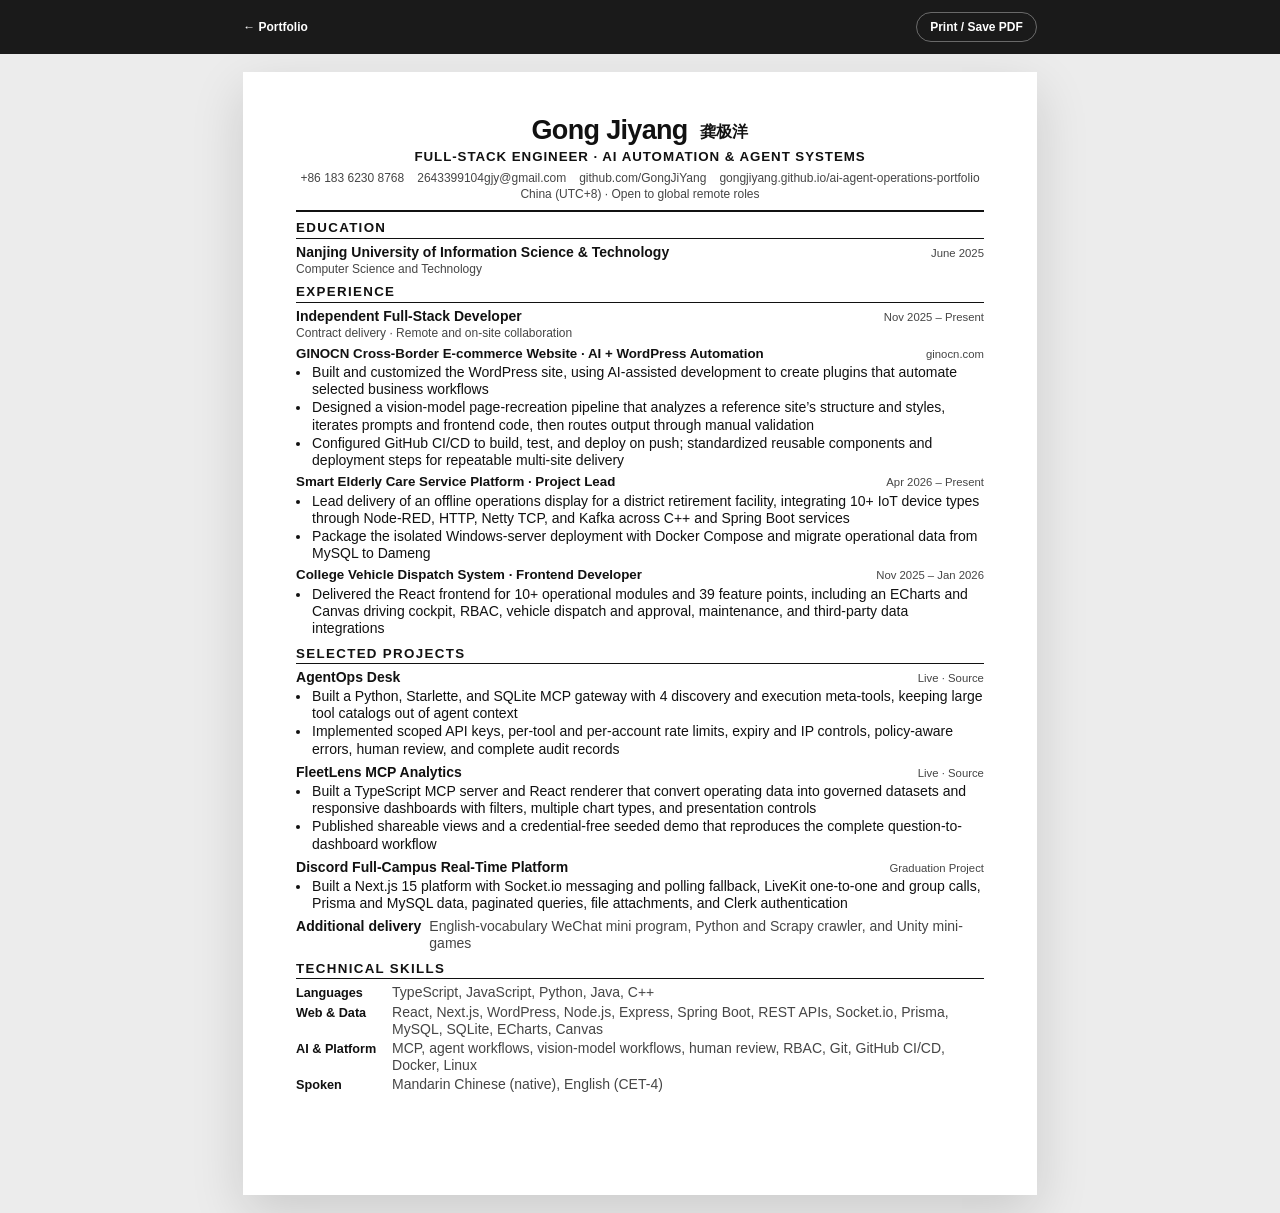
==== commit 65ba4448: "Keep resume skills ATS-readable" ====
--- a/resume.html
+++ b/resume.html
@@ -380,7 +380,7 @@
         <p class="skills-line"><strong>Languages</strong><span>TypeScript, JavaScript, Python, Java, C++</span></p>
         <p class="skills-line"><strong>Web &amp; Data</strong><span>React, Next.js, WordPress, Node.js, Express, Spring Boot, REST APIs, Socket.io, Prisma, MySQL, SQLite, ECharts, Canvas</span></p>
         <p class="skills-line"><strong>AI &amp; Platform</strong><span>MCP, agent workflows, vision-model workflows, human review, RBAC, Git, GitHub CI/CD, Docker, Linux</span></p>
-        <p class="skills-line"><strong>Languages Spoken</strong><span>Mandarin Chinese (native), English (CET-4)</span></p>
+        <p class="skills-line"><strong>Spoken</strong><span>Mandarin Chinese (native), English (CET-4)</span></p>
       </div>
     </section>
   </article>
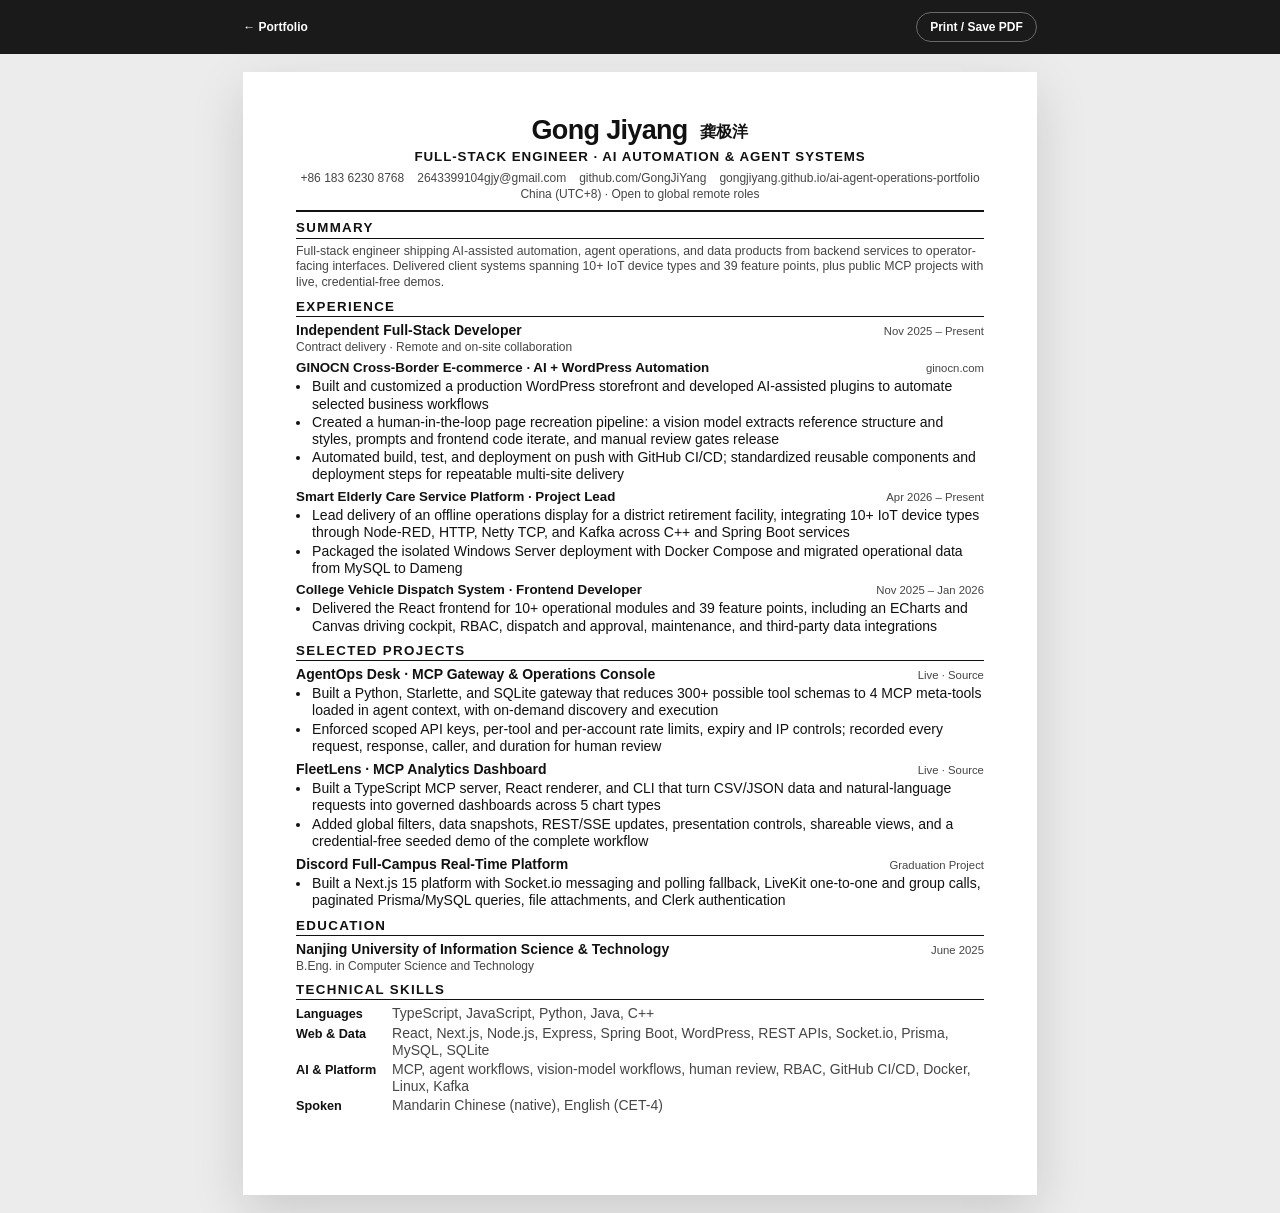
==== commit d66b4638: "Rewrite resume around delivery evidence" ====
--- a/resume.html
+++ b/resume.html
@@ -107,6 +107,12 @@
       overflow-wrap: anywhere;
     }
 
+    .summary {
+      color: var(--muted);
+      font-size: 9.25pt;
+      line-height: 1.28;
+    }
+
     section {
       margin-top: 8px;
     }
@@ -214,7 +220,7 @@
       grid-template-columns: 88px minmax(0, 1fr);
     }
 
-    @media (max-width: 760px) {
+    @media screen and (max-width: 760px) {
       body { font-size: 12.5px; }
       .toolbar { padding: 12px 16px; }
       .page {
@@ -283,13 +289,9 @@
       </div>
     </header>
 
-    <section aria-labelledby="education-title">
-      <h2 id="education-title">Education</h2>
-      <div class="entry-head">
-        <h3>Nanjing University of Information Science &amp; Technology</h3>
-        <span class="entry-meta">June 2025</span>
-      </div>
-      <p class="entry-context">Computer Science and Technology</p>
+    <section aria-labelledby="summary-title">
+      <h2 id="summary-title">Summary</h2>
+      <p class="summary">Full-stack engineer shipping AI-assisted automation, agent operations, and data products from backend services to operator-facing interfaces. Delivered client systems spanning 10+ IoT device types and 39 feature points, plus public MCP projects with live, credential-free demos.</p>
     </section>
 
     <section aria-labelledby="experience-title">
@@ -303,13 +305,13 @@
 
         <div class="subentry">
           <div class="subhead">
-            <strong>GINOCN Cross-Border E-commerce Website · AI + WordPress Automation</strong>
+            <strong>GINOCN Cross-Border E-commerce · AI + WordPress Automation</strong>
             <a href="https://www.ginocn.com/">ginocn.com</a>
           </div>
           <ul>
-            <li>Built and customized the WordPress site, using AI-assisted development to create plugins that automate selected business workflows</li>
-            <li>Designed a vision-model page-recreation pipeline that analyzes a reference site’s structure and styles, iterates prompts and frontend code, then routes output through manual validation</li>
-            <li>Configured GitHub CI/CD to build, test, and deploy on push; standardized reusable components and deployment steps for repeatable multi-site delivery</li>
+            <li>Built and customized a production WordPress storefront and developed AI-assisted plugins to automate selected business workflows</li>
+            <li>Created a human-in-the-loop page recreation pipeline: a vision model extracts reference structure and styles, prompts and frontend code iterate, and manual review gates release</li>
+            <li>Automated build, test, and deployment on push with GitHub CI/CD; standardized reusable components and deployment steps for repeatable multi-site delivery</li>
           </ul>
         </div>
 
@@ -320,7 +322,7 @@
           </div>
           <ul>
             <li>Lead delivery of an offline operations display for a district retirement facility, integrating 10+ IoT device types through Node-RED, HTTP, Netty TCP, and Kafka across C++ and Spring Boot services</li>
-            <li>Package the isolated Windows-server deployment with Docker Compose and migrate operational data from MySQL to Dameng</li>
+            <li>Packaged the isolated Windows Server deployment with Docker Compose and migrated operational data from MySQL to Dameng</li>
           </ul>
         </div>
 
@@ -330,7 +332,7 @@
             <span class="entry-meta">Nov 2025 – Jan 2026</span>
           </div>
           <ul>
-            <li>Delivered the React frontend for 10+ operational modules and 39 feature points, including an ECharts and Canvas driving cockpit, RBAC, vehicle dispatch and approval, maintenance, and third-party data integrations</li>
+            <li>Delivered the React frontend for 10+ operational modules and 39 feature points, including an ECharts and Canvas driving cockpit, RBAC, dispatch and approval, maintenance, and third-party data integrations</li>
           </ul>
         </div>
       </article>
@@ -341,23 +343,23 @@
 
       <article class="entry">
         <div class="entry-head">
-          <h3>AgentOps Desk</h3>
+          <h3>AgentOps Desk · MCP Gateway &amp; Operations Console</h3>
           <span class="project-links"><a href="https://gongjiyang.github.io/agentops-console/">Live</a> · <a href="https://github.com/GongJiYang/agentops-console">Source</a></span>
         </div>
         <ul>
-          <li>Built a Python, Starlette, and SQLite MCP gateway with 4 discovery and execution meta-tools, keeping large tool catalogs out of agent context</li>
-          <li>Implemented scoped API keys, per-tool and per-account rate limits, expiry and IP controls, policy-aware errors, human review, and complete audit records</li>
+          <li>Built a Python, Starlette, and SQLite gateway that reduces 300+ possible tool schemas to 4 MCP meta-tools loaded in agent context, with on-demand discovery and execution</li>
+          <li>Enforced scoped API keys, per-tool and per-account rate limits, expiry and IP controls; recorded every request, response, caller, and duration for human review</li>
         </ul>
       </article>
 
       <article class="entry">
         <div class="entry-head">
-          <h3>FleetLens MCP Analytics</h3>
+          <h3>FleetLens · MCP Analytics Dashboard</h3>
           <span class="project-links"><a href="https://gongjiyang.github.io/fleetlens-mcp/">Live</a> · <a href="https://github.com/GongJiYang/fleetlens-mcp">Source</a></span>
         </div>
         <ul>
-          <li>Built a TypeScript MCP server and React renderer that convert operating data into governed datasets and responsive dashboards with filters, multiple chart types, and presentation controls</li>
-          <li>Published shareable views and a credential-free seeded demo that reproduces the complete question-to-dashboard workflow</li>
+          <li>Built a TypeScript MCP server, React renderer, and CLI that turn CSV/JSON data and natural-language requests into governed dashboards across 5 chart types</li>
+          <li>Added global filters, data snapshots, REST/SSE updates, presentation controls, shareable views, and a credential-free seeded demo of the complete workflow</li>
         </ul>
       </article>
 
@@ -367,19 +369,26 @@
           <span class="entry-meta">Graduation Project</span>
         </div>
         <ul>
-          <li>Built a Next.js 15 platform with Socket.io messaging and polling fallback, LiveKit one-to-one and group calls, Prisma and MySQL data, paginated queries, file attachments, and Clerk authentication</li>
+          <li>Built a Next.js 15 platform with Socket.io messaging and polling fallback, LiveKit one-to-one and group calls, paginated Prisma/MySQL queries, file attachments, and Clerk authentication</li>
         </ul>
       </article>
-
-      <p class="additional-line"><strong>Additional delivery</strong><span>English-vocabulary WeChat mini program, Python and Scrapy crawler, and Unity mini-games</span></p>
+    </section>
+
+    <section aria-labelledby="education-title">
+      <h2 id="education-title">Education</h2>
+      <div class="entry-head">
+        <h3>Nanjing University of Information Science &amp; Technology</h3>
+        <span class="entry-meta">June 2025</span>
+      </div>
+      <p class="entry-context">B.Eng. in Computer Science and Technology</p>
     </section>
 
     <section aria-labelledby="skills-title">
       <h2 id="skills-title">Technical Skills</h2>
       <div class="skills">
         <p class="skills-line"><strong>Languages</strong><span>TypeScript, JavaScript, Python, Java, C++</span></p>
-        <p class="skills-line"><strong>Web &amp; Data</strong><span>React, Next.js, WordPress, Node.js, Express, Spring Boot, REST APIs, Socket.io, Prisma, MySQL, SQLite, ECharts, Canvas</span></p>
-        <p class="skills-line"><strong>AI &amp; Platform</strong><span>MCP, agent workflows, vision-model workflows, human review, RBAC, Git, GitHub CI/CD, Docker, Linux</span></p>
+        <p class="skills-line"><strong>Web &amp; Data</strong><span>React, Next.js, Node.js, Express, Spring Boot, WordPress, REST APIs, Socket.io, Prisma, MySQL, SQLite</span></p>
+        <p class="skills-line"><strong>AI &amp; Platform</strong><span>MCP, agent workflows, vision-model workflows, human review, RBAC, GitHub CI/CD, Docker, Linux, Kafka</span></p>
         <p class="skills-line"><strong>Spoken</strong><span>Mandarin Chinese (native), English (CET-4)</span></p>
       </div>
     </section>
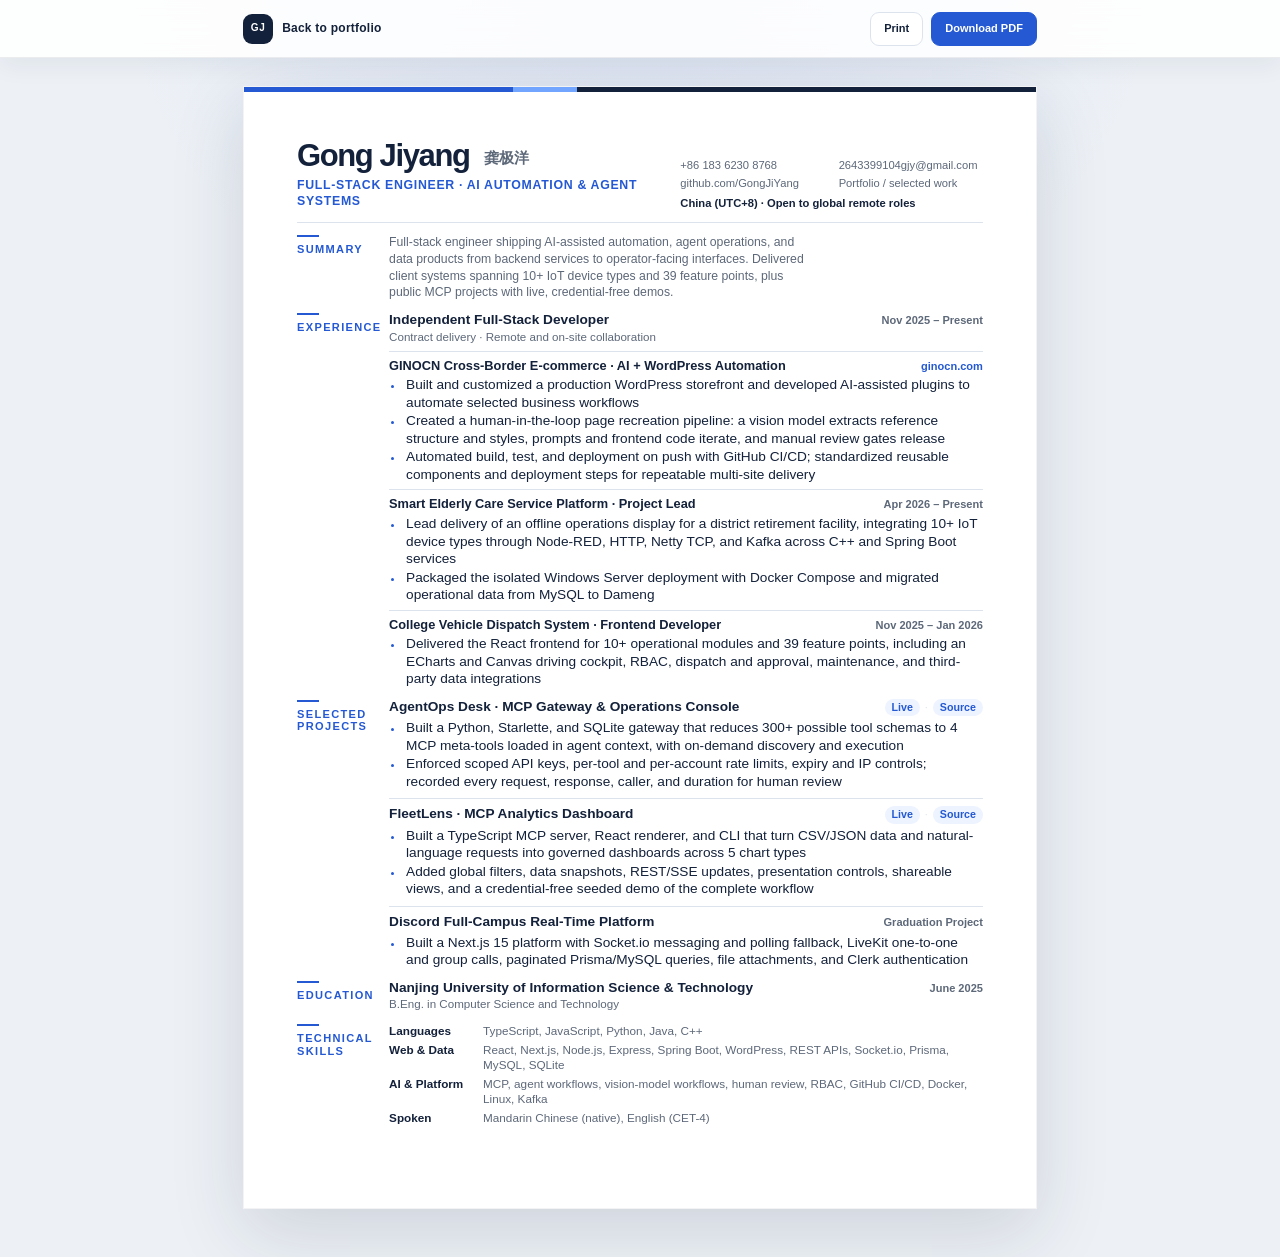
==== commit a960460d: "Redesign resume interface" ====
--- a/resume.html
+++ b/resume.html
@@ -7,20 +7,29 @@
   <title>Gong Jiyang — Full-Stack Engineer Resume</title>
   <style>
     :root {
-      --ink: #111111;
-      --muted: #454545;
-      --line: #b9b9b9;
+      --ink: #13213a;
+      --muted: #5d6879;
+      --accent: #2459d3;
+      --accent-strong: #1743aa;
+      --accent-soft: #edf3ff;
+      --line: #dce3ed;
       --paper: #ffffff;
-      --screen: #ececec;
+      --screen: #edf1f6;
     }
 
     * { box-sizing: border-box; }
+
+    html {
+      background: var(--screen);
+    }
 
     body {
       margin: 0;
-      background: var(--screen);
+      background:
+        radial-gradient(circle at 50% -10%, rgba(36, 89, 211, 0.1), transparent 34rem),
+        var(--screen);
       color: var(--ink);
-      font: 10.5pt/1.23 Arial, Helvetica, sans-serif;
+      font: 10.25pt/1.28 ui-sans-serif, -apple-system, BlinkMacSystemFont, "Segoe UI", sans-serif;
       -webkit-font-smoothing: antialiased;
     }
 
@@ -36,95 +45,189 @@
       display: flex;
       justify-content: space-between;
       align-items: center;
-      padding: 12px max(20px, calc((100% - 210mm) / 2));
-      background: rgba(17, 17, 17, 0.96);
+      min-height: 58px;
+      padding: 9px max(22px, calc((100% - 210mm) / 2));
+      border-bottom: 1px solid rgba(19, 33, 58, 0.08);
+      background: rgba(255, 255, 255, 0.88);
+      box-shadow: 0 8px 24px rgba(19, 33, 58, 0.06);
+      backdrop-filter: blur(18px);
+    }
+
+    .toolbar-brand {
+      display: inline-flex;
+      align-items: center;
+      gap: 9px;
+      color: var(--ink);
+      font-size: 12px;
+      font-weight: 750;
+      letter-spacing: 0.02em;
+    }
+
+    .toolbar-mark {
+      display: grid;
+      width: 30px;
+      height: 30px;
+      place-items: center;
+      border-radius: 9px;
+      background: var(--ink);
       color: #ffffff;
-    }
-
-    .toolbar a,
-    .toolbar button {
-      border: 0;
-      background: none;
-      color: inherit;
-      font: 700 12px/1 Arial, Helvetica, sans-serif;
+      font-size: 10px;
+      letter-spacing: 0.06em;
+    }
+
+    .toolbar-actions {
+      display: flex;
+      align-items: center;
+      gap: 8px;
+    }
+
+    .toolbar-button {
+      display: inline-flex;
+      min-height: 34px;
+      align-items: center;
+      justify-content: center;
+      border: 1px solid var(--line);
+      border-radius: 9px;
+      padding: 0 13px;
+      background: #ffffff;
+      color: var(--ink);
+      font: 700 11px/1 ui-sans-serif, -apple-system, BlinkMacSystemFont, "Segoe UI", sans-serif;
       cursor: pointer;
     }
 
-    .toolbar button {
-      border: 1px solid rgba(255, 255, 255, 0.35);
-      border-radius: 999px;
-      padding: 8px 13px;
+    .toolbar-button-primary {
+      border-color: var(--accent);
+      background: var(--accent);
+      color: #ffffff;
+    }
+
+    .toolbar-button:hover,
+    .toolbar-button:focus-visible {
+      border-color: var(--accent);
+      outline: none;
+      color: var(--accent);
+    }
+
+    .toolbar-button-primary:hover,
+    .toolbar-button-primary:focus-visible {
+      border-color: var(--accent-strong);
+      background: var(--accent-strong);
+      color: #ffffff;
     }
 
     .page {
+      position: relative;
       width: 210mm;
       min-height: 297mm;
-      margin: 18px auto;
-      padding: 12mm 14mm 11mm;
+      margin: 28px auto 48px;
+      overflow: hidden;
+      padding: 13mm 14mm 11mm;
+      border: 1px solid rgba(19, 33, 58, 0.05);
       background: var(--paper);
-      box-shadow: 0 18px 50px rgba(0, 0, 0, 0.14);
+      box-shadow: 0 24px 70px rgba(19, 33, 58, 0.14);
+    }
+
+    .page::before {
+      position: absolute;
+      inset: 0 0 auto;
+      height: 5px;
+      background: linear-gradient(90deg, var(--accent) 0 34%, #72a5ff 34% 42%, var(--ink) 42% 100%);
+      content: "";
     }
 
     header {
-      padding-bottom: 8px;
-      border-bottom: 2px solid var(--ink);
-      text-align: center;
+      display: grid;
+      grid-template-columns: minmax(0, 1.08fr) minmax(250px, 0.92fr);
+      gap: 28px;
+      align-items: end;
+      padding: 4px 0 12px;
+      border-bottom: 1px solid var(--line);
     }
 
     h1 {
       margin: 0;
-      font-size: 27px;
+      font-size: 31px;
+      font-weight: 780;
       line-height: 1;
-      letter-spacing: -0.025em;
+      letter-spacing: -0.045em;
     }
 
     .cn-name {
-      margin-left: 6px;
-      font-size: 16px;
+      margin-left: 7px;
+      color: var(--muted);
+      font-size: 15px;
+      font-weight: 650;
       letter-spacing: 0;
-      vertical-align: 2px;
+      vertical-align: 3px;
     }
 
     .role {
-      margin-top: 5px;
-      font-size: 10pt;
-      font-weight: 700;
-      letter-spacing: 0.07em;
+      margin-top: 7px;
+      color: var(--accent);
+      font-size: 9.25pt;
+      font-weight: 750;
+      letter-spacing: 0.055em;
       text-transform: uppercase;
     }
 
     .contact {
-      display: flex;
-      flex-wrap: wrap;
-      justify-content: center;
-      gap: 2px 13px;
-      margin-top: 5px;
+      display: grid;
+      grid-template-columns: repeat(2, minmax(0, 1fr));
+      gap: 4px 14px;
       color: var(--muted);
-      font-size: 9pt;
+      font-size: 8.4pt;
+      line-height: 1.25;
     }
 
     .contact a {
       overflow-wrap: anywhere;
     }
 
-    .summary {
-      color: var(--muted);
-      font-size: 9.25pt;
-      line-height: 1.28;
+    .contact a:hover,
+    .contact a:focus-visible,
+    .subhead a:hover,
+    .subhead a:focus-visible,
+    .project-links a:hover,
+    .project-links a:focus-visible {
+      color: var(--accent);
+      text-decoration: underline;
+      text-underline-offset: 2px;
+    }
+
+    .contact-location {
+      grid-column: 1 / -1;
+      margin-top: 2px;
+      color: var(--ink);
+      font-weight: 650;
     }
 
     section {
-      margin-top: 8px;
+      position: relative;
+      margin-top: 11px;
+      padding-left: 92px;
     }
 
     h2 {
-      margin: 0 0 5px;
-      padding-bottom: 2px;
-      border-bottom: 1px solid var(--ink);
-      font-size: 10pt;
+      position: absolute;
+      top: 1px;
+      left: 0;
+      width: 75px;
+      margin: 0;
+      color: var(--accent);
+      font-size: 8.3pt;
+      font-weight: 800;
       line-height: 1.15;
-      letter-spacing: 0.1em;
+      letter-spacing: 0.12em;
       text-transform: uppercase;
+    }
+
+    h2::before {
+      display: block;
+      width: 22px;
+      height: 2px;
+      margin-bottom: 6px;
+      background: var(--accent);
+      content: "";
     }
 
     h3,
@@ -132,8 +235,15 @@
       margin: 0;
     }
 
+    .summary {
+      max-width: 62ch;
+      color: var(--muted);
+      font-size: 9.2pt;
+      line-height: 1.38;
+    }
+
     .entry {
-      margin-bottom: 6px;
+      margin-bottom: 7px;
     }
 
     .entry:last-child {
@@ -149,143 +259,352 @@
     }
 
     .entry-head h3 {
-      font-size: 10.5pt;
+      font-size: 10.25pt;
       line-height: 1.22;
     }
 
     .entry-meta {
       flex: none;
       color: var(--muted);
-      font-size: 8.5pt;
+      font-size: 8.3pt;
+      font-weight: 550;
       white-space: nowrap;
     }
 
     .entry-context {
       margin-top: 1px;
       color: var(--muted);
-      font-size: 9pt;
+      font-size: 8.7pt;
     }
 
     .subentry {
-      margin-top: 5px;
+      margin-top: 6px;
+      padding-top: 6px;
+      border-top: 1px solid var(--line);
     }
 
     .subhead strong {
-      font-size: 10pt;
-    }
-
-    .subhead a,
+      font-size: 9.6pt;
+      line-height: 1.22;
+    }
+
+    .subhead a {
+      color: var(--accent);
+      font-size: 8.3pt;
+      font-weight: 700;
+      white-space: nowrap;
+    }
+
     .project-links {
-      color: var(--muted);
-      font-size: 8.5pt;
+      display: inline-flex;
+      flex: none;
+      align-items: center;
+      gap: 5px;
+      color: var(--line);
+      font-size: 8pt;
       white-space: nowrap;
     }
 
+    .project-links a {
+      border-radius: 999px;
+      padding: 2px 7px;
+      background: var(--accent-soft);
+      color: var(--accent);
+      font-weight: 750;
+    }
+
     ul {
-      margin: 2px 0 0;
+      margin: 3px 0 0;
       padding-left: 15px;
     }
 
     li {
       margin: 0 0 1px;
-      padding-left: 1px;
-    }
-
-    .education-line,
-    .skills-line,
-    .additional-line {
+      padding-left: 2px;
+    }
+
+    li::marker {
+      color: var(--accent);
+      font-size: 0.8em;
+    }
+
+    section[aria-labelledby="projects-title"] .entry {
+      padding-bottom: 7px;
+      border-bottom: 1px solid var(--line);
+    }
+
+    section[aria-labelledby="projects-title"] .entry:last-child {
+      padding-bottom: 0;
+      border-bottom: 0;
+    }
+
+    .skills {
       display: grid;
-      grid-template-columns: max-content minmax(0, 1fr) max-content;
+      gap: 4px;
+    }
+
+    .skills-line {
+      display: grid;
+      grid-template-columns: 86px minmax(0, 1fr);
       gap: 8px;
       align-items: baseline;
     }
 
-    .education-line strong,
     .skills-line strong {
-      font-size: 9.5pt;
-    }
-
-    .education-line span,
-    .skills-line span,
-    .additional-line span {
+      color: var(--ink);
+      font-size: 8.8pt;
+    }
+
+    .skills-line span {
       color: var(--muted);
-    }
-
-    .skills {
-      display: grid;
-      gap: 2px;
-    }
-
-    .skills-line {
-      grid-template-columns: 88px minmax(0, 1fr);
+      font-size: 8.8pt;
     }
 
     @media screen and (max-width: 760px) {
-      body { font-size: 12.5px; }
-      .toolbar { padding: 12px 16px; }
+      html,
+      body {
+        background: #ffffff;
+      }
+
+      .toolbar {
+        min-height: 54px;
+        padding: 8px 14px;
+      }
+
+      .toolbar-brand > span:last-child {
+        display: none;
+      }
+
+      .toolbar-button {
+        min-height: 34px;
+        padding: 0 11px;
+      }
+
       .page {
         width: 100%;
         min-height: 0;
         margin: 0;
-        padding: 28px 20px 38px;
+        padding: 30px 19px 42px;
+        border: 0;
         box-shadow: none;
       }
-      .contact { gap: 4px 11px; }
+
+      header {
+        display: block;
+        padding-bottom: 16px;
+      }
+
+      h1 {
+        font-size: clamp(29px, 9vw, 38px);
+      }
+
+      .role {
+        max-width: 29ch;
+        margin-top: 9px;
+        line-height: 1.35;
+      }
+
+      .contact {
+        grid-template-columns: 1fr;
+        gap: 6px;
+        margin-top: 17px;
+        font-size: 11px;
+      }
+
+      .contact-location {
+        grid-column: auto;
+        margin-top: 3px;
+      }
+
+      section {
+        margin-top: 22px;
+        padding-left: 0;
+      }
+
+      h2 {
+        position: static;
+        width: auto;
+        margin-bottom: 11px;
+        padding-bottom: 7px;
+        border-bottom: 1px solid var(--line);
+        font-size: 10px;
+      }
+
+      h2::before {
+        display: inline-block;
+        width: 18px;
+        margin: 0 8px 3px 0;
+      }
+
+      .summary {
+        font-size: 13px;
+        line-height: 1.52;
+      }
+
+      .entry {
+        margin-bottom: 14px;
+      }
+
       .entry-head,
-      .subhead,
-      .education-line,
-      .additional-line {
+      .subhead {
         display: block;
       }
+
+      .entry-head h3 {
+        font-size: 14px;
+      }
+
       .entry-meta,
       .subhead a,
       .project-links {
-        display: block;
-        margin-top: 1px;
+        display: flex;
+        margin-top: 4px;
         white-space: normal;
       }
-      .additional-line span {
-        display: block;
-        margin-top: 2px;
-      }
-      .skills-line { grid-template-columns: 82px minmax(0, 1fr); }
+
+      .subentry {
+        margin-top: 11px;
+        padding-top: 10px;
+      }
+
+      .subhead strong {
+        font-size: 13px;
+      }
+
+      ul {
+        margin-top: 6px;
+        padding-left: 17px;
+      }
+
+      li {
+        margin-bottom: 4px;
+        font-size: 12.5px;
+        line-height: 1.42;
+      }
+
+      section[aria-labelledby="projects-title"] .entry {
+        padding-bottom: 13px;
+      }
+
+      .skills-line {
+        grid-template-columns: 82px minmax(0, 1fr);
+        gap: 7px;
+      }
+
+      .skills-line strong,
+      .skills-line span {
+        font-size: 12px;
+        line-height: 1.4;
+      }
+    }
+
+    @media screen and (max-width: 390px) {
+      .toolbar-button {
+        padding: 0 9px;
+      }
+
+      .toolbar-button-secondary {
+        display: none;
+      }
+
+      .page {
+        padding-right: 17px;
+        padding-left: 17px;
+      }
     }
 
     @media print {
       @page { size: A4; margin: 0; }
+
+      html,
       body {
         background: #ffffff;
+      }
+
+      body {
+        font-size: 9.8pt;
         print-color-adjust: exact;
         -webkit-print-color-adjust: exact;
       }
-      .toolbar { display: none; }
+
+      .toolbar {
+        display: none;
+      }
+
       .page {
         width: 210mm;
         height: 297mm;
         min-height: 297mm;
         margin: 0;
+        padding: 12mm 14mm 10mm;
+        border: 0;
         box-shadow: none;
         overflow: hidden;
+      }
+
+      header {
+        grid-template-columns: minmax(0, 1.08fr) minmax(235px, 0.92fr);
+        gap: 24px;
+        padding-top: 4px;
+        padding-bottom: 10px;
+      }
+
+      h1 {
+        font-size: 30px;
+      }
+
+      section {
+        margin-top: 9px;
+        padding-left: 88px;
+      }
+
+      .subentry {
+        margin-top: 5px;
+        padding-top: 5px;
+      }
+
+      .entry {
+        margin-bottom: 6px;
+      }
+
+      section[aria-labelledby="projects-title"] .entry {
+        padding-bottom: 6px;
+      }
+
+      ul {
+        margin-top: 2px;
+      }
+
+      .project-links a {
+        padding: 1px 5px;
       }
     }
   </style>
 </head>
 <body>
   <div class="toolbar">
-    <a href="index.html">← Portfolio</a>
-    <button type="button" onclick="window.print()">Print / Save PDF</button>
+    <a class="toolbar-brand" href="index.html" aria-label="Back to portfolio">
+      <span class="toolbar-mark" aria-hidden="true">GJ</span>
+      <span>Back to portfolio</span>
+    </a>
+    <div class="toolbar-actions">
+      <button class="toolbar-button toolbar-button-secondary" type="button" onclick="window.print()">Print</button>
+      <a class="toolbar-button toolbar-button-primary" href="AI_Agent_Operations_Resume.pdf" download>Download PDF</a>
+    </div>
   </div>
 
   <article class="page">
     <header>
-      <h1>Gong Jiyang <span class="cn-name">龚极洋</span></h1>
-      <div class="role">Full-Stack Engineer · AI Automation &amp; Agent Systems</div>
+      <div class="identity">
+        <h1>Gong Jiyang <span class="cn-name">龚极洋</span></h1>
+        <div class="role">Full-Stack Engineer · AI Automation &amp; Agent Systems</div>
+      </div>
       <div class="contact">
         <a href="tel:+8618362308768">+86 183 6230 8768</a>
         <a href="mailto:2643399104gjy@gmail.com">2643399104gjy@gmail.com</a>
         <a href="https://github.com/GongJiYang">github.com/GongJiYang</a>
-        <a href="https://gongjiyang.github.io/ai-agent-operations-portfolio/">gongjiyang.github.io/ai-agent-operations-portfolio</a>
-        <span>China (UTC+8) · Open to global remote roles</span>
+        <a href="https://gongjiyang.github.io/ai-agent-operations-portfolio/">Portfolio / selected work</a>
+        <span class="contact-location">China (UTC+8) · Open to global remote roles</span>
       </div>
     </header>
 
